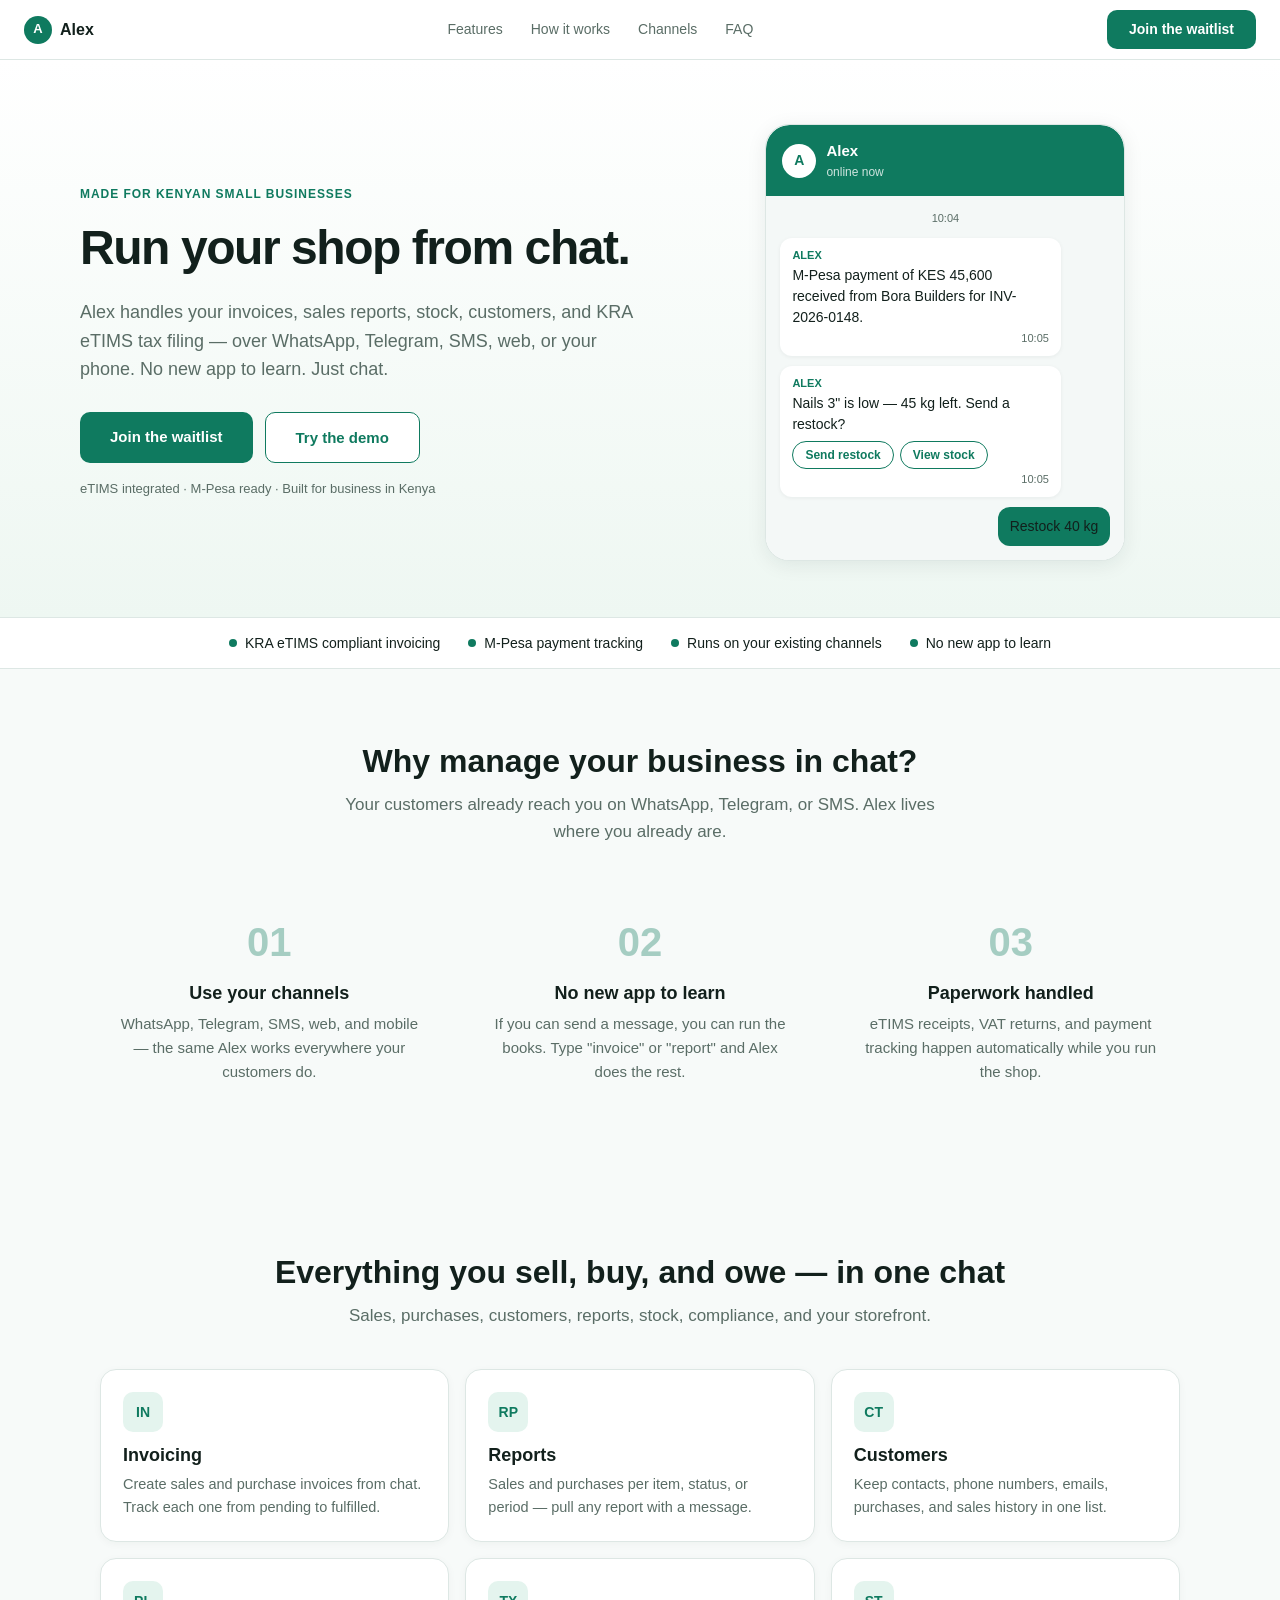
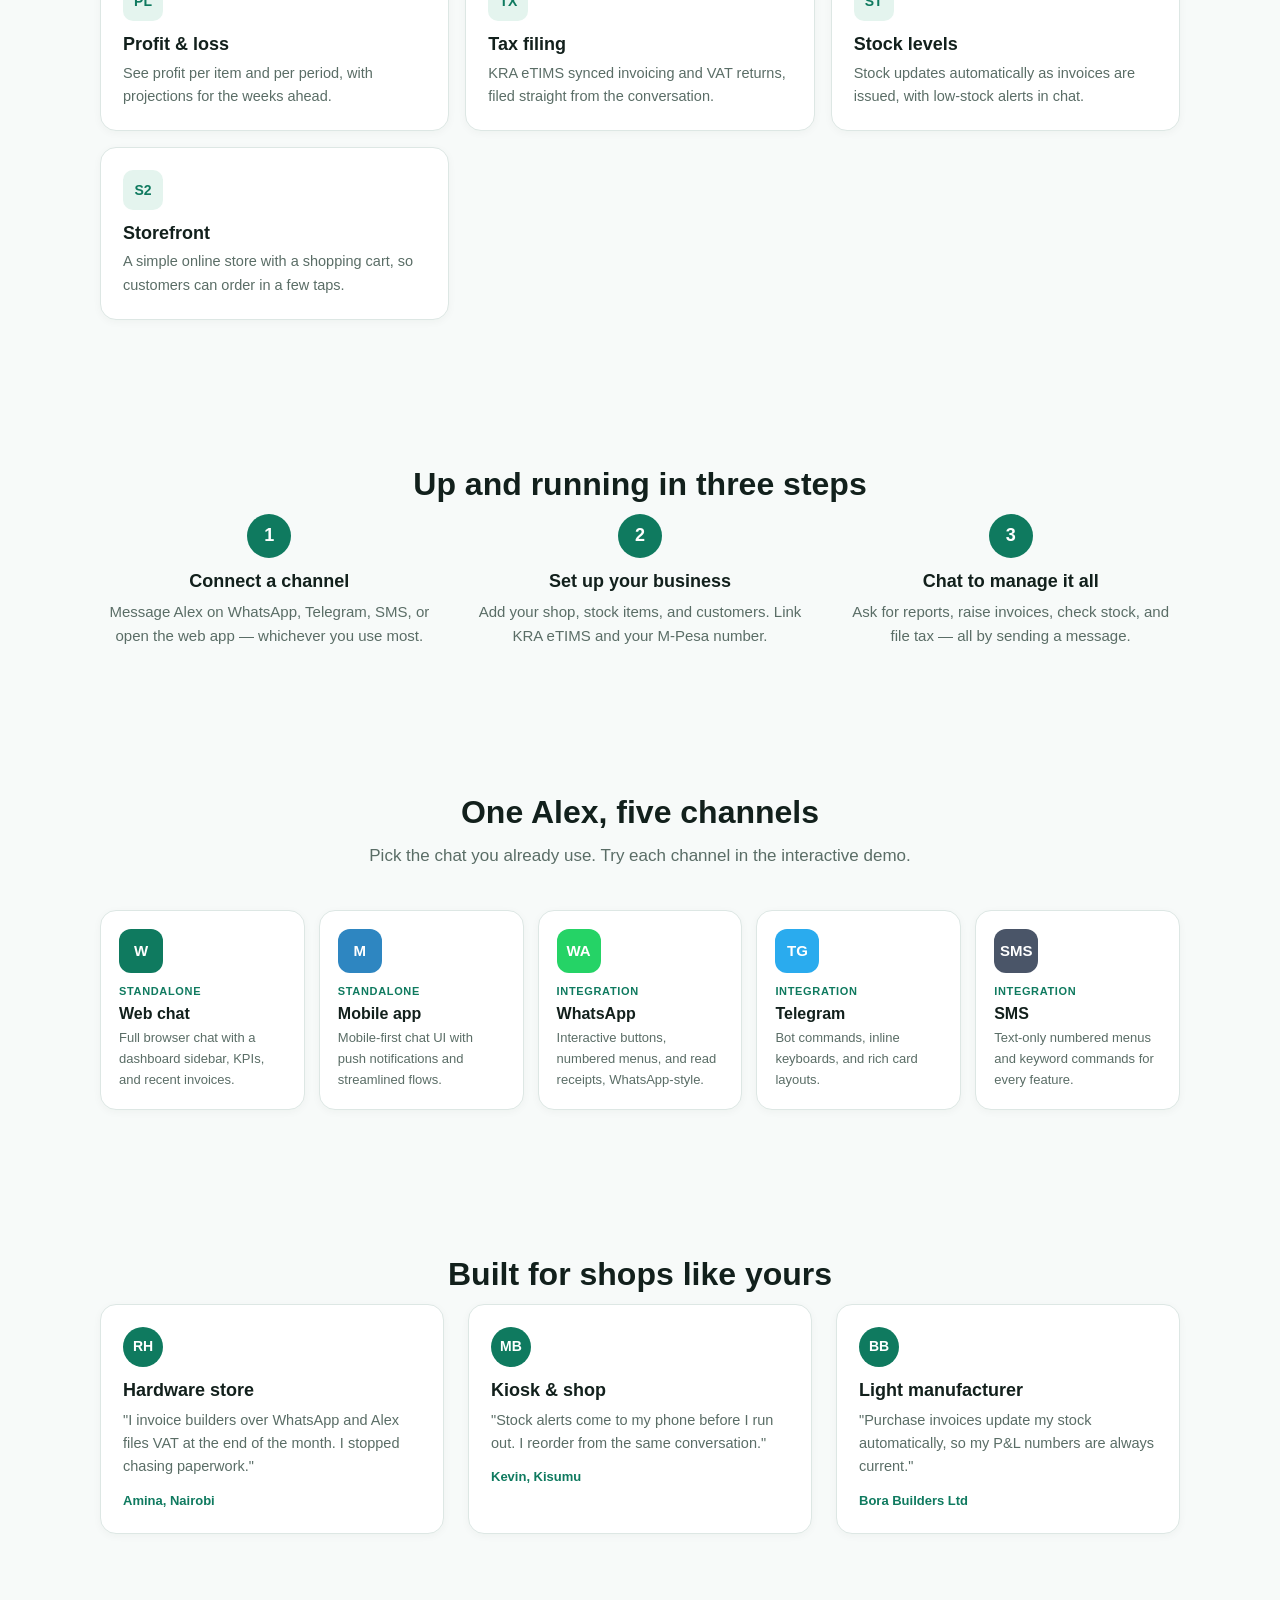
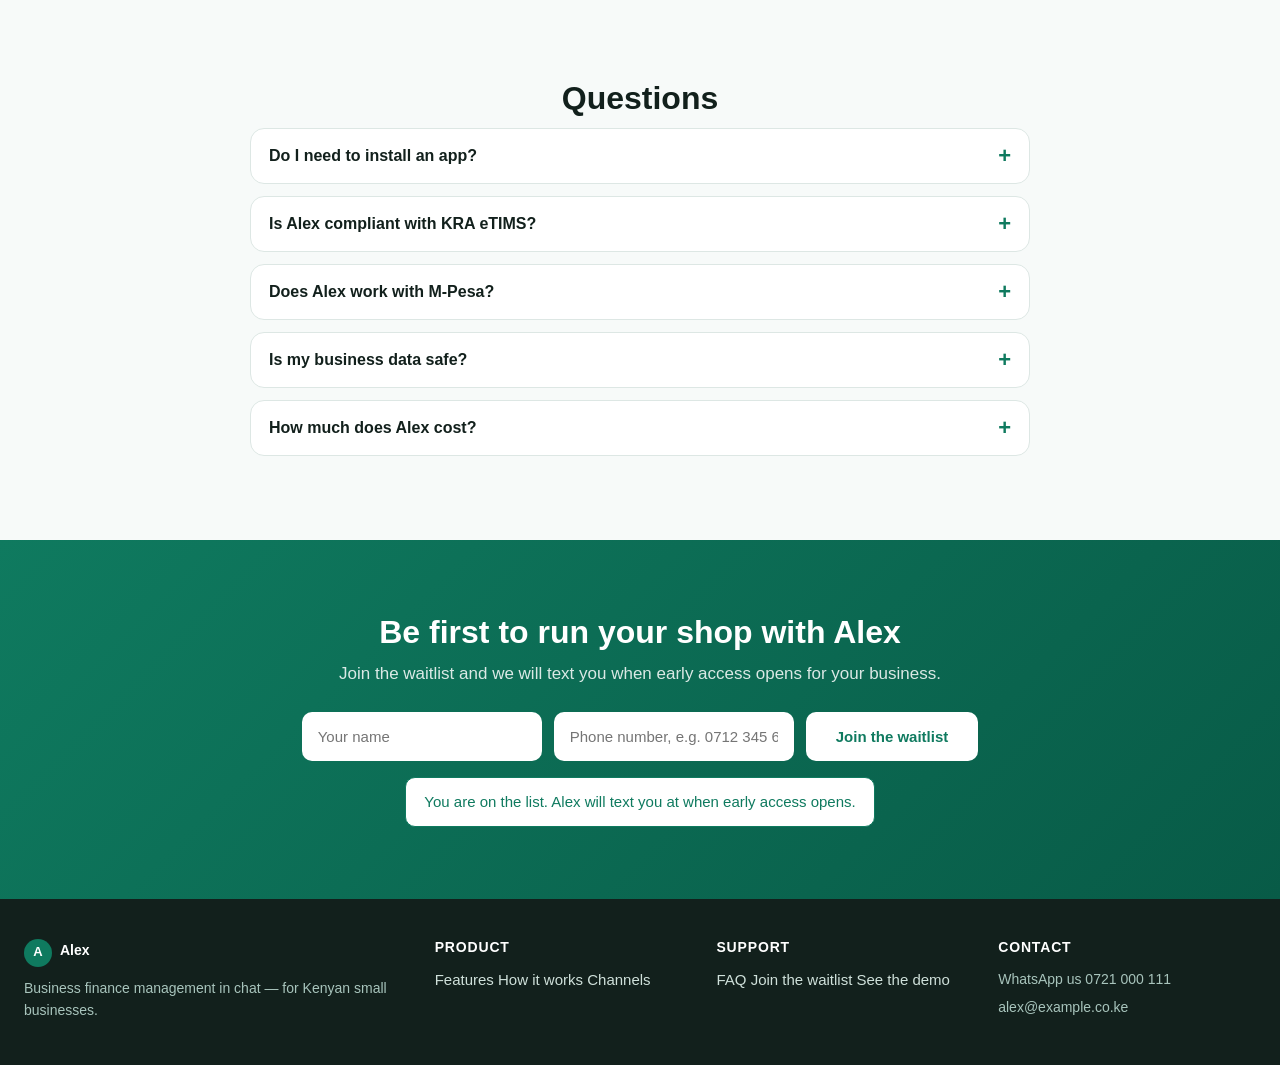
==== index.html @ 171faf22 "Initial site: Alex landing page + interactive mockups" ====
<!DOCTYPE html>
<html lang="en">
<head>
  <meta charset="utf-8" />
  <meta name="viewport" content="width=device-width, initial-scale=1" />
  <title>Alex — Run your shop from chat</title>
  <meta name="description" content="Alex runs your Kenyan small business finances over WhatsApp, Telegram, SMS, web, and mobile. Invoices, reports, stock, customers, and KRA eTIMS tax filing — all in chat." />
  <link rel="stylesheet" href="css/landing.css" />
</head>
<body>

  <!-- NAV -->
  <header class="lp-nav" id="top">
    <a class="brand" href="#top">
      <div class="brand-avatar">A</div>
      <span class="brand-name">Alex</span>
    </a>
    <nav class="nav-links">
      <a href="#features">Features</a>
      <a href="#how">How it works</a>
      <a href="#channels">Channels</a>
      <a href="#faq">FAQ</a>
    </nav>
    <a href="#join" class="btn btn-primary nav-cta js-waitlist">Join the waitlist</a>
  </header>

  <!-- HERO -->
  <section class="hero">
    <div class="hero-inner">
      <div class="hero-copy">
        <div class="hero-kicker">Made for Kenyan small businesses</div>
        <h1>Run your shop from chat.</h1>
        <p class="hero-sub">
          Alex handles your invoices, sales reports, stock, customers, and KRA eTIMS tax filing —
          over WhatsApp, Telegram, SMS, web, or your phone. No new app to learn. Just chat.
        </p>
        <div class="hero-ctas">
          <a href="#join" class="btn btn-primary btn-lg js-waitlist">Join the waitlist</a>
          <a href="mockups/index.html" class="btn btn-ghost btn-lg">Try the demo</a>
        </div>
        <div class="hero-note">eTIMS integrated · M-Pesa ready · Built for business in Kenya</div>
      </div>

      <div class="hero-chat" aria-label="Example conversation with Alex">
        <div class="chat-preview-header">
          <div class="chat-preview-avatar">A</div>
          <div class="chat-preview-meta">
            <div class="chat-preview-name">Alex</div>
            <div class="chat-preview-state">online now</div>
          </div>
        </div>
        <div class="chat-preview-body" id="previewChat">
          <div class="preview-day">10:04</div>
          <div class="preview-msg preview-msg-bot">
            <div class="preview-sender">Alex</div>
            <div class="preview-text">M-Pesa payment of KES 45,600 received from Bora Builders for INV-2026-0148.</div>
            <div class="preview-meta">10:05</div>
          </div>
          <div class="preview-msg preview-msg-bot">
            <div class="preview-sender">Alex</div>
            <div class="preview-text">Nails 3" is low — 45 kg left. Send a restock?</div>
            <div class="preview-quick">
              <button class="preview-chip">Send restock</button>
              <button class="preview-chip">View stock</button>
            </div>
            <div class="preview-meta">10:05</div>
          </div>
        </div>
      </div>
    </div>
  </section>

  <!-- TRUST STRIP -->
  <section class="trust-strip">
    <div class="trust-inner">
      <div class="trust-item"><span class="trust-dot"></span> KRA eTIMS compliant invoicing</div>
      <div class="trust-item"><span class="trust-dot"></span> M-Pesa payment tracking</div>
      <div class="trust-item"><span class="trust-dot"></span> Runs on your existing channels</div>
      <div class="trust-item"><span class="trust-dot"></span> No new app to learn</div>
    </div>
  </section>

  <!-- WHY CHAT -->
  <section class="section" id="why">
    <div class="container">
      <h2 class="section-title">Why manage your business in chat?</h2>
      <p class="section-intro">Your customers already reach you on WhatsApp, Telegram, or SMS. Alex lives where you already are.</p>
      <div class="pillars">
        <div class="pillar">
          <div class="pillar-num">01</div>
          <h3>Use your channels</h3>
          <p>WhatsApp, Telegram, SMS, web, and mobile — the same Alex works everywhere your customers do.</p>
        </div>
        <div class="pillar">
          <div class="pillar-num">02</div>
          <h3>No new app to learn</h3>
          <p>If you can send a message, you can run the books. Type "invoice" or "report" and Alex does the rest.</p>
        </div>
        <div class="pillar">
          <div class="pillar-num">03</div>
          <h3>Paperwork handled</h3>
          <p>eTIMS receipts, VAT returns, and payment tracking happen automatically while you run the shop.</p>
        </div>
      </div>
    </div>
  </section>

  <!-- FEATURES -->
  <section class="section section-alt" id="features">
    <div class="container">
      <h2 class="section-title">Everything you sell, buy, and owe — in one chat</h2>
      <p class="section-intro">Sales, purchases, customers, reports, stock, compliance, and your storefront.</p>
      <div class="features-grid">
        <div class="feature-card">
          <div class="feature-icon">IN</div>
          <h3>Invoicing</h3>
          <p>Create sales and purchase invoices from chat. Track each one from pending to fulfilled.</p>
        </div>
        <div class="feature-card">
          <div class="feature-icon">RP</div>
          <h3>Reports</h3>
          <p>Sales and purchases per item, status, or period — pull any report with a message.</p>
        </div>
        <div class="feature-card">
          <div class="feature-icon">CT</div>
          <h3>Customers</h3>
          <p>Keep contacts, phone numbers, emails, purchases, and sales history in one list.</p>
        </div>
        <div class="feature-card">
          <div class="feature-icon">PL</div>
          <h3>Profit &amp; loss</h3>
          <p>See profit per item and per period, with projections for the weeks ahead.</p>
        </div>
        <div class="feature-card">
          <div class="feature-icon">TX</div>
          <h3>Tax filing</h3>
          <p>KRA eTIMS synced invoicing and VAT returns, filed straight from the conversation.</p>
        </div>
        <div class="feature-card">
          <div class="feature-icon">ST</div>
          <h3>Stock levels</h3>
          <p>Stock updates automatically as invoices are issued, with low-stock alerts in chat.</p>
        </div>
        <div class="feature-card">
          <div class="feature-icon">S2</div>
          <h3>Storefront</h3>
          <p>A simple online store with a shopping cart, so customers can order in a few taps.</p>
        </div>
      </div>
    </div>
  </section>

  <!-- HOW IT WORKS -->
  <section class="section" id="how">
    <div class="container">
      <h2 class="section-title">Up and running in three steps</h2>
      <div class="steps-3">
        <div class="how-step">
          <div class="step-num">1</div>
          <h3>Connect a channel</h3>
          <p>Message Alex on WhatsApp, Telegram, SMS, or open the web app — whichever you use most.</p>
        </div>
        <div class="how-step">
          <div class="step-num">2</div>
          <h3>Set up your business</h3>
          <p>Add your shop, stock items, and customers. Link KRA eTIMS and your M-Pesa number.</p>
        </div>
        <div class="how-step">
          <div class="step-num">3</div>
          <h3>Chat to manage it all</h3>
          <p>Ask for reports, raise invoices, check stock, and file tax — all by sending a message.</p>
        </div>
      </div>
    </div>
  </section>

  <!-- CHANNELS -->
  <section class="section section-alt" id="channels">
    <div class="container">
      <h2 class="section-title">One Alex, five channels</h2>
      <p class="section-intro">Pick the chat you already use. Try each channel in the interactive demo.</p>
      <div class="channel-grid">
        <a class="channel-card" href="mockups/channels/web.html">
          <div class="hc-icon web">W</div>
          <span class="hc-tag">Standalone</span>
          <h3>Web chat</h3>
          <p>Full browser chat with a dashboard sidebar, KPIs, and recent invoices.</p>
        </a>
        <a class="channel-card" href="mockups/channels/mobile.html">
          <div class="hc-icon mob">M</div>
          <span class="hc-tag">Standalone</span>
          <h3>Mobile app</h3>
          <p>Mobile-first chat UI with push notifications and streamlined flows.</p>
        </a>
        <a class="channel-card" href="mockups/channels/whatsapp.html">
          <div class="hc-icon wa">WA</div>
          <span class="hc-tag">Integration</span>
          <h3>WhatsApp</h3>
          <p>Interactive buttons, numbered menus, and read receipts, WhatsApp-style.</p>
        </a>
        <a class="channel-card" href="mockups/channels/telegram.html">
          <div class="hc-icon tg">TG</div>
          <span class="hc-tag">Integration</span>
          <h3>Telegram</h3>
          <p>Bot commands, inline keyboards, and rich card layouts.</p>
        </a>
        <a class="channel-card" href="mockups/channels/sms.html">
          <div class="hc-icon sms">SMS</div>
          <span class="hc-tag">Integration</span>
          <h3>SMS</h3>
          <p>Text-only numbered menus and keyword commands for every feature.</p>
        </a>
      </div>
    </div>
  </section>

  <!-- WHO IT'S FOR -->
  <section class="section" id="personas">
    <div class="container">
      <h2 class="section-title">Built for shops like yours</h2>
      <div class="persona-grid">
        <div class="persona-card">
          <div class="persona-avatar">RH</div>
          <h3>Hardware store</h3>
          <p>"I invoice builders over WhatsApp and Alex files VAT at the end of the month. I stopped chasing paperwork."</p>
          <div class="persona-name">Amina, Nairobi</div>
        </div>
        <div class="persona-card">
          <div class="persona-avatar">MB</div>
          <h3>Kiosk &amp; shop</h3>
          <p>"Stock alerts come to my phone before I run out. I reorder from the same conversation."</p>
          <div class="persona-name">Kevin, Kisumu</div>
        </div>
        <div class="persona-card">
          <div class="persona-avatar">BB</div>
          <h3>Light manufacturer</h3>
          <p>"Purchase invoices update my stock automatically, so my P&L numbers are always current."</p>
          <div class="persona-name">Bora Builders Ltd</div>
        </div>
      </div>
    </div>
  </section>

  <!-- FAQ -->
  <section class="section section-alt" id="faq">
    <div class="container container-narrow">
      <h2 class="section-title">Questions</h2>
      <div class="faq-list">
        <div class="faq-item">
          <button class="faq-q">Do I need to install an app?</button>
          <div class="faq-a">No. Alex works in chats you already use — WhatsApp, Telegram, SMS, or your browser. There is also a mobile app for quick access on the go.</div>
        </div>
        <div class="faq-item">
          <button class="faq-q">Is Alex compliant with KRA eTIMS?</button>
          <div class="faq-a">Yes. Alex integrates with the KRA eTIMS system. Invoices are sent for validation automatically and VAT returns are filed from your synced data.</div>
        </div>
        <div class="faq-item">
          <button class="faq-q">Does Alex work with M-Pesa?</button>
          <div class="faq-a">Yes. Link your M-Pesa business number and Alex matches payments to invoices, so P&L numbers stay accurate without manual data entry.</div>
        </div>
        <div class="faq-item">
          <button class="faq-q">Is my business data safe?</button>
          <div class="faq-a">Your books are private to you. Alex only shares what you send to channels and what KRA requires for eTIMS validation.</div>
        </div>
        <div class="faq-item">
          <button class="faq-q">How much does Alex cost?</button>
          <div class="faq-a">Pricing is not finalised yet. Join the waitlist and we will let you know first when early access opens.</div>
        </div>
      </div>
    </div>
  </section>

  <!-- JOIN / CTA -->
  <section class="cta-band" id="join">
    <div class="container container-narrow">
      <h2>Be first to run your shop with Alex</h2>
      <p>Join the waitlist and we will text you when early access opens for your business.</p>
      <form class="waitlist-form" id="waitlistForm" novalidate>
        <input type="text" id="wlName" name="name" placeholder="Your name" autocomplete="name" required />
        <input type="tel" id="wlPhone" name="phone" placeholder="Phone number, e.g. 0712 345 678" autocomplete="tel" required />
        <button type="submit" class="btn btn-primary btn-lg">Join the waitlist</button>
      </form>
      <div class="waitlist-success" id="successBox" hidden>
        You are on the list. Alex will text you at <span id="successPhone"></span> when early access opens.
      </div>
    </div>
  </section>

  <!-- FOOTER -->
  <footer class="lp-footer">
    <div class="lp-footer-col">
      <a class="brand" href="#top">
        <div class="brand-avatar">A</div>
        <span class="brand-name">Alex</span>
      </a>
      <p>Business finance management in chat — for Kenyan small businesses.</p>
    </div>
    <div class="lp-footer-col">
      <h4>Product</h4>
      <a href="#features">Features</a>
      <a href="#how">How it works</a>
      <a href="#channels">Channels</a>
    </div>
    <div class="lp-footer-col">
      <h4>Support</h4>
      <a href="#faq">FAQ</a>
      <a href="#join" class="js-waitlist">Join the waitlist</a>
      <a href="mockups/index.html">See the demo</a>
    </div>
    <div class="lp-footer-col">
      <h4>Contact</h4>
      <span>WhatsApp us 0721 000 111</span>
      <span>alex@example.co.ke</span>
    </div>
  </footer>

  <button class="back-top" id="backTop" aria-label="Back to top">Back to top</button>

  <script src="js/landing.js"></script>
</body>
</html>
---- css/landing.css ----
/* ============================================================
   Alex Landing Page — landing.css
   ============================================================ */

/* ---------- theme tokens ---------- */
:root {
  --primary: #0f7a5f;
  --primary-strong: #085b47;
  --primary-soft: #e4f4ee;
  --bg: #f7faf9;
  --surface: #ffffff;
  --text: #12201c;
  --muted: #5a6d66;
  --border: #dde7e4;
  --font-stack: -apple-system, "Segoe UI", Roboto, Arial, sans-serif;
}

/* ---------- 1. reset + base ---------- */
*,
*::before,
*::after {
  margin: 0;
  padding: 0;
  box-sizing: border-box;
}

html {
  scroll-behavior: smooth;
  -webkit-text-size-adjust: 100%;
}

body {
  font-family: var(--font-stack);
  font-size: 15px;
  line-height: 1.6;
  color: var(--text);
  background: var(--bg);
  -webkit-font-smoothing: antialiased;
  -moz-osx-font-smoothing: grayscale;
}

::selection {
  background: var(--primary);
  color: #fff;
}

img,
svg {
  display: block;
  max-width: 100%;
}

a {
  color: inherit;
  text-decoration: none;
}

button {
  font-family: inherit;
}

h1, h2, h3, h4, h5, h6 {
  line-height: 1.25;
}

/* ---------- scroll offset for sticky nav ---------- */
section[id] {
  scroll-margin-top: 90px;
}

/* ---------- 2. nav ---------- */
.lp-nav {
  position: sticky;
  top: 0;
  z-index: 100;
  display: flex;
  align-items: center;
  justify-content: space-between;
  gap: 16px;
  background: var(--surface);
  border-bottom: 1px solid var(--border);
  padding: 0 24px;
  height: 60px;
}

.nav-links {
  display: flex;
  align-items: center;
  gap: 28px;
}

.nav-links a {
  font-size: 14px;
  font-weight: 500;
  color: var(--muted);
  transition: color .2s;
}

.nav-links a:hover {
  color: var(--primary);
}

/* ---------- 3. brand ---------- */
.brand {
  display: flex;
  align-items: center;
  gap: 8px;
  text-decoration: none;
  flex-shrink: 0;
}

.brand-avatar {
  width: 28px;
  height: 28px;
  border-radius: 50%;
  background: var(--primary);
  color: #fff;
  font-size: 13px;
  font-weight: 700;
  display: flex;
  align-items: center;
  justify-content: center;
}

.brand-name {
  font-weight: 700;
  font-size: 16px;
  color: var(--text);
}

/* ---------- 4. buttons ---------- */
.btn {
  display: inline-block;
  padding: 10px 22px;
  border-radius: 10px;
  font-weight: 600;
  font-size: 14px;
  border: none;
  cursor: pointer;
  text-align: center;
  text-decoration: none;
  line-height: 1.4;
  transition: background .2s, color .2s, box-shadow .2s, border-color .2s;
}

.btn-primary {
  background: var(--primary);
  color: #fff;
}

.btn-primary:hover {
  background: var(--primary-strong);
}

.btn-ghost {
  background: var(--surface);
  color: var(--primary);
  border: 1px solid var(--primary);
}

.btn-ghost:hover {
  background: var(--primary-soft);
}

.btn-lg {
  padding: 14px 30px;
  font-size: 15px;
}

/* ---------- 5. hero ---------- */
.hero {
  background: linear-gradient(180deg, #ffffff 0%, #eef7f2 100%);
  padding: 64px 24px 56px;
}

.hero-inner {
  max-width: 1120px;
  margin: 0 auto;
  display: grid;
  grid-template-columns: 1.05fr 0.95fr;
  align-items: center;
  gap: 48px;
}

.hero-kicker {
  font-size: 12px;
  font-weight: 700;
  text-transform: uppercase;
  letter-spacing: 0.08em;
  color: var(--primary);
  margin-bottom: 14px;
}

.hero h1 {
  font-size: 48px;
  font-weight: 800;
  letter-spacing: -0.03em;
  color: var(--text);
  margin-bottom: 20px;
}

.hero-sub {
  font-size: 18px;
  color: var(--muted);
  max-width: 560px;
  margin-bottom: 28px;
}

.hero-ctas {
  display: flex;
  flex-wrap: wrap;
  gap: 12px;
  margin-bottom: 16px;
}

.hero-note {
  font-size: 13px;
  color: var(--muted);
}

/* ---------- 6. hero chat preview ---------- */
.hero-chat {
  max-width: 360px;
  width: 100%;
  margin: 0 auto;
  background: var(--surface);
  border-radius: 24px;
  border: 1px solid var(--border);
  box-shadow: 0 4px 20px rgba(18, 42, 34, 0.08);
  overflow: hidden;
}

.chat-preview-header {
  background: var(--primary);
  display: flex;
  align-items: center;
  gap: 10px;
  padding: 14px 16px;
  border-radius: 24px 24px 0 0;
}

.chat-preview-avatar {
  width: 34px;
  height: 34px;
  border-radius: 50%;
  background: #fff;
  color: var(--primary);
  font-size: 14px;
  font-weight: 700;
  display: flex;
  align-items: center;
  justify-content: center;
  flex-shrink: 0;
}

.chat-preview-meta {
  min-width: 0;
}

.chat-preview-name {
  color: #fff;
  font-weight: 600;
  font-size: 15px;
}

.chat-preview-state {
  font-size: 12px;
  color: rgba(255, 255, 255, 0.8);
}

.chat-preview-body {
  padding: 14px;
  background: #f4f8f7;
  min-height: 220px;
  display: flex;
  flex-direction: column;
  gap: 10px;
  overflow: hidden;
}

.preview-day {
  text-align: center;
  font-size: 11px;
  color: var(--muted);
}

.preview-msg {
  max-width: 85%;
  padding: 9px 12px;
  border-radius: 12px;
  font-size: 14px;
  line-height: 1.5;
}

.preview-msg-bot {
  background: var(--surface);
  align-self: flex-start;
  box-shadow: 0 1px 4px rgba(18, 42, 34, 0.06);
}

.preview-sender {
  font-size: 11px;
  font-weight: 700;
  text-transform: uppercase;
  color: var(--primary);
  margin-bottom: 2px;
}

.preview-text {
  color: var(--text);
}

.preview-meta {
  font-size: 11px;
  color: var(--muted);
  text-align: right;
  margin-top: 2px;
}

.preview-quick {
  display: flex;
  flex-wrap: wrap;
  gap: 6px;
  margin-top: 6px;
}

.preview-chip {
  background: var(--surface);
  border: 1px solid var(--primary);
  color: var(--primary);
  font-size: 12px;
  font-weight: 700;
  border-radius: 999px;
  padding: 6px 12px;
  cursor: pointer;
  transition: background .2s;
}

.preview-chip:hover {
  background: var(--primary-soft);
}

/* ---------- 7. trust strip ---------- */
.trust-strip {
  width: 100%;
  background: var(--surface);
  border-top: 1px solid var(--border);
  border-bottom: 1px solid var(--border);
}

.trust-inner {
  max-width: 1120px;
  margin: 0 auto;
  display: flex;
  flex-wrap: wrap;
  justify-content: center;
  gap: 28px;
  padding: 14px 24px;
}

.trust-item {
  font-size: 14px;
  font-weight: 500;
  display: flex;
  align-items: center;
}

.trust-dot {
  width: 8px;
  height: 8px;
  border-radius: 50%;
  background: var(--primary);
  display: inline-block;
  margin-right: 8px;
  flex-shrink: 0;
}

/* ---------- 8. sections ---------- */
.section {
  padding: 72px 24px;
}

.section-alt {
  background: var(--bg);
}

.container {
  max-width: 1080px;
  margin: 0 auto;
}

.container-narrow {
  max-width: 820px;
  margin: 0 auto;
}

.section-title {
  font-size: 32px;
  font-weight: 800;
  color: var(--text);
  text-align: center;
  margin-bottom: 10px;
}

.section-intro {
  font-size: 17px;
  color: var(--muted);
  text-align: center;
  max-width: 640px;
  margin: 0 auto 40px;
}

/* ---------- 9. pillars ---------- */
.pillars {
  display: grid;
  grid-template-columns: repeat(3, 1fr);
  gap: 32px;
}

.pillar {
  text-align: center;
  padding: 24px 16px;
}

.pillar-num {
  font-size: 40px;
  font-weight: 800;
  color: var(--primary);
  opacity: 0.35;
  margin-bottom: 8px;
}

.pillar h3 {
  font-size: 18px;
  font-weight: 700;
  margin-bottom: 8px;
  color: var(--text);
}

.pillar p {
  font-size: 15px;
  color: var(--muted);
}

/* ---------- 10. features grid ---------- */
.features-grid {
  display: grid;
  grid-template-columns: repeat(auto-fit, minmax(260px, 1fr));
  gap: 16px;
}

.feature-card {
  background: var(--surface);
  border: 1px solid var(--border);
  border-radius: 16px;
  padding: 22px;
  box-shadow: 0 2px 8px rgba(18, 42, 34, 0.04);
  transition: transform .2s, box-shadow .2s;
}

.feature-card:hover {
  transform: translateY(-3px);
  box-shadow: 0 6px 24px rgba(18, 42, 34, 0.1);
}

.feature-icon {
  width: 40px;
  height: 40px;
  border-radius: 10px;
  background: var(--primary-soft);
  color: var(--primary);
  font-size: 14px;
  font-weight: 800;
  display: flex;
  align-items: center;
  justify-content: center;
  margin-bottom: 12px;
}

.feature-card h3 {
  font-size: 18px;
  font-weight: 700;
  margin-bottom: 6px;
  color: var(--text);
}

.feature-card p {
  font-size: 14.5px;
  color: var(--muted);
}

/* ---------- 11. steps-3 ---------- */
.steps-3 {
  display: grid;
  grid-template-columns: repeat(3, 1fr);
  gap: 32px;
}

.how-step {
  position: relative;
  padding-top: 56px;
  text-align: center;
}

.step-num {
  position: absolute;
  top: 0;
  left: 50%;
  transform: translateX(-50%);
  width: 44px;
  height: 44px;
  border-radius: 50%;
  background: var(--primary);
  color: #fff;
  font-size: 18px;
  font-weight: 700;
  display: flex;
  align-items: center;
  justify-content: center;
}

.how-step h3 {
  font-size: 18px;
  font-weight: 700;
  margin-bottom: 8px;
  color: var(--text);
}

.how-step p {
  font-size: 15px;
  color: var(--muted);
}

/* ---------- 12. channel grid ---------- */
.channel-grid {
  display: grid;
  grid-template-columns: repeat(auto-fit, minmax(180px, 1fr));
  gap: 14px;
}

.channel-card {
  background: var(--surface);
  border: 1px solid var(--border);
  border-radius: 16px;
  padding: 18px;
  text-decoration: none;
  color: inherit;
  box-shadow: 0 2px 8px rgba(18, 42, 34, 0.04);
  transition: transform .2s, box-shadow .2s;
}

.channel-card:hover {
  transform: translateY(-3px);
  box-shadow: 0 6px 24px rgba(18, 42, 34, 0.1);
}

.hc-icon {
  width: 44px;
  height: 44px;
  border-radius: 12px;
  color: #fff;
  font-size: 15px;
  font-weight: 700;
  display: flex;
  align-items: center;
  justify-content: center;
  margin-bottom: 10px;
}

.hc-icon.web { background: var(--primary); }
.hc-icon.mob { background: #2e86c1; }
.hc-icon.wa  { background: #25d366; }
.hc-icon.tg  { background: #2aabee; }
.hc-icon.sms { background: #4a5568; }

.hc-tag {
  display: block;
  font-size: 11px;
  text-transform: uppercase;
  letter-spacing: 0.06em;
  font-weight: 700;
  color: var(--primary);
  margin-bottom: 4px;
}

.channel-card h3 {
  font-size: 16px;
  font-weight: 700;
  margin-bottom: 4px;
  color: var(--text);
}

.channel-card p {
  font-size: 13px;
  color: var(--muted);
}

/* ---------- 13. persona grid ---------- */
.persona-grid {
  display: grid;
  grid-template-columns: repeat(3, 1fr);
  gap: 24px;
}

.persona-card {
  background: var(--surface);
  border: 1px solid var(--border);
  border-radius: 16px;
  padding: 22px;
  box-shadow: 0 2px 8px rgba(18, 42, 34, 0.04);
}

.persona-avatar {
  width: 40px;
  height: 40px;
  border-radius: 50%;
  background: var(--primary);
  color: #fff;
  font-size: 14px;
  font-weight: 700;
  display: flex;
  align-items: center;
  justify-content: center;
  margin-bottom: 12px;
}

.persona-card h3 {
  font-size: 18px;
  font-weight: 700;
  margin-bottom: 8px;
  color: var(--text);
}

.persona-card p {
  font-size: 14.5px;
  color: var(--muted);
}

.persona-name {
  font-size: 13px;
  font-weight: 700;
  color: var(--primary);
  margin-top: 12px;
}

/* ---------- 14. FAQ ---------- */
.faq-list {
  max-width: 780px;
  margin: 0 auto;
}

.faq-item {
  background: var(--surface);
  border: 1px solid var(--border);
  border-radius: 14px;
  margin-bottom: 12px;
  overflow: hidden;
}

.faq-q {
  width: 100%;
  background: transparent;
  border: none;
  padding: 16px 18px;
  font-size: 16px;
  font-weight: 700;
  color: var(--text);
  text-align: left;
  cursor: pointer;
  display: flex;
  justify-content: space-between;
  align-items: center;
  gap: 12px;
}

.faq-q::after {
  content: "+";
  font-size: 22px;
  font-weight: 700;
  color: var(--primary);
  transition: transform .3s ease;
  flex-shrink: 0;
  line-height: 1;
}

.faq-item.open .faq-q::after {
  transform: rotate(45deg);
}

.faq-a {
  max-height: 0;
  overflow: hidden;
  transition: max-height .3s ease, padding .3s ease;
  padding: 0 18px;
  color: var(--muted);
  background: #fbfdfc;
  font-size: 15px;
  line-height: 1.6;
}

.faq-item.open .faq-a {
  max-height: 300px;
  padding: 0 18px 16px;
}

/* ---------- 15. CTA band ---------- */
.cta-band {
  background: linear-gradient(135deg, #0f7a5f, #085b47);
  color: #fff;
  text-align: center;
  padding: 72px 24px;
}

.cta-band h2 {
  font-size: 32px;
  font-weight: 700;
}

.cta-band > .container-narrow > p {
  font-size: 17px;
  opacity: 0.85;
  margin-top: 8px;
}

.waitlist-form {
  display: flex;
  justify-content: center;
  flex-wrap: wrap;
  gap: 12px;
  margin-top: 24px;
}

.waitlist-form input {
  padding: 13px 16px;
  border-radius: 10px;
  border: none;
  font-size: 15px;
  font-family: var(--font-stack);
  width: 240px;
  outline: none;
}

.waitlist-form input:focus {
  box-shadow: 0 0 0 2px rgba(255, 255, 255, 0.6);
}

.cta-band .btn {
  background: var(--surface);
  color: var(--primary);
}

.cta-band .btn:hover {
  background: #e4f4ee;
}

.waitlist-success {
  margin-top: 16px;
  background: var(--surface);
  border: 1px solid var(--primary);
  color: var(--primary);
  padding: 12px 18px;
  border-radius: 10px;
  font-size: 15px;
  display: inline-block;
}

/* ---------- 16. footer ---------- */
.lp-footer {
  background: #12201c;
  color: #cfe0da;
  padding: 40px 24px;
  display: grid;
  grid-template-columns: 1.5fr 1fr 1fr 1fr;
  gap: 24px;
}

.lp-footer a {
  color: #cfe0da;
  text-decoration: none;
  transition: color .2s;
}

.lp-footer a:hover {
  color: #fff;
}

.lp-footer h4 {
  color: #fff;
  font-size: 14px;
  font-weight: 700;
  text-transform: uppercase;
  letter-spacing: 0.06em;
  margin-bottom: 12px;
}

.lp-footer span {
  display: block;
  color: #a8c4bc;
  font-size: 14px;
  margin-bottom: 6px;
}

.lp-footer p {
  font-size: 14px;
  color: #a8c4bc;
  margin-top: 10px;
}

.lp-footer .brand-avatar {
  background: var(--primary);
}

.lp-footer .brand-name {
  color: #fff;
}

.lp-footer .brand {
  display: inline-flex;
}

/* ---------- 17. back to top ---------- */
.back-top {
  position: fixed;
  bottom: 22px;
  right: 22px;
  display: none;
  background: var(--surface);
  color: var(--primary);
  border: 1px solid var(--primary);
  border-radius: 999px;
  padding: 10px 16px;
  font-size: 13px;
  font-weight: 700;
  cursor: pointer;
  box-shadow: 0 4px 16px rgba(18, 42, 34, 0.1);
  z-index: 90;
  transition: background .2s;
}

.back-top:hover {
  background: var(--primary-soft);
}

.back-top.show {
  display: block;
}

/* ---------- 20. accessibility focus-visible ---------- */
.btn-primary:focus-visible,
.preview-chip:focus-visible,
.faq-q:focus-visible,
.channel-card:focus-visible,
.back-top:focus-visible {
  outline: 2px solid var(--primary-strong);
  outline-offset: 2px;
}

/* ---------- 19. responsive ---------- */
@media (max-width: 900px) {
  /* nav */
  .nav-links {
    display: none;
  }

  /* hero */
  .hero-inner {
    grid-template-columns: 1fr;
    text-align: center;
    gap: 36px;
  }

  .hero-sub {
    margin-left: auto;
    margin-right: auto;
  }

  .hero-ctas {
    justify-content: center;
  }

  .hero-note {
    text-align: center;
  }

  .hero-chat {
    max-width: 320px;
  }

  /* pillars */
  .pillars {
    grid-template-columns: 1fr;
    gap: 24px;
  }

  /* steps */
  .steps-3 {
    grid-template-columns: 1fr;
    gap: 36px;
  }

  /* persona */
  .persona-grid {
    grid-template-columns: 1fr;
  }

  /* channel */
  .channel-grid {
    grid-template-columns: repeat(auto-fit, minmax(160px, 1fr));
  }

  /* footer */
  .lp-footer {
    grid-template-columns: 1fr 1fr;
  }
}

@media (max-width: 600px) {
  .hero h1 {
    font-size: 36px;
  }

  .hero {
    padding: 48px 20px 40px;
  }

  .section {
    padding: 52px 20px;
  }

  .cta-band {
    padding: 52px 20px;
  }

  .lp-footer {
    grid-template-columns: 1fr;
  }

  .waitlist-form input {
    width: 100%;
  }

  .channel-grid {
    grid-template-columns: 1fr;
  }
}

/* wide desktop: 5-col channel grid */
@media (min-width: 1100px) {
  .channel-grid {
    grid-template-columns: repeat(5, 1fr);
  }
}
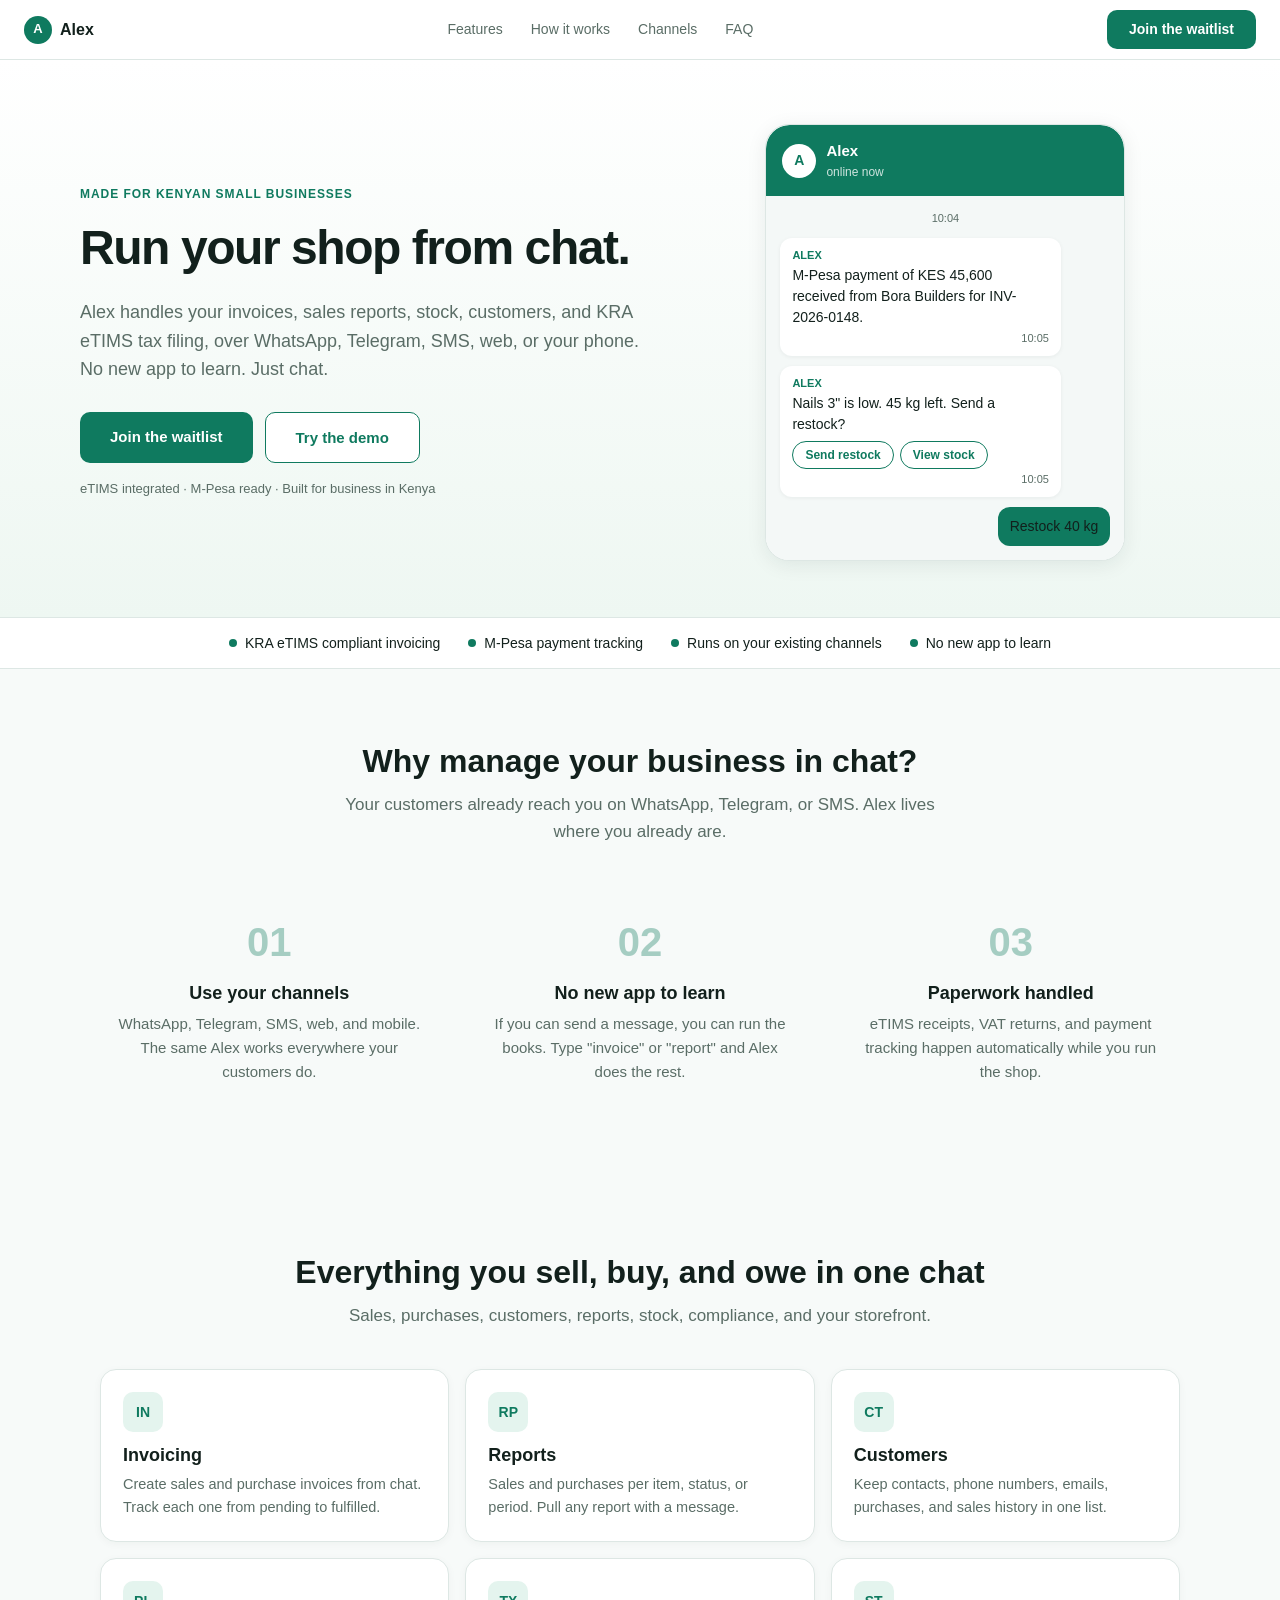
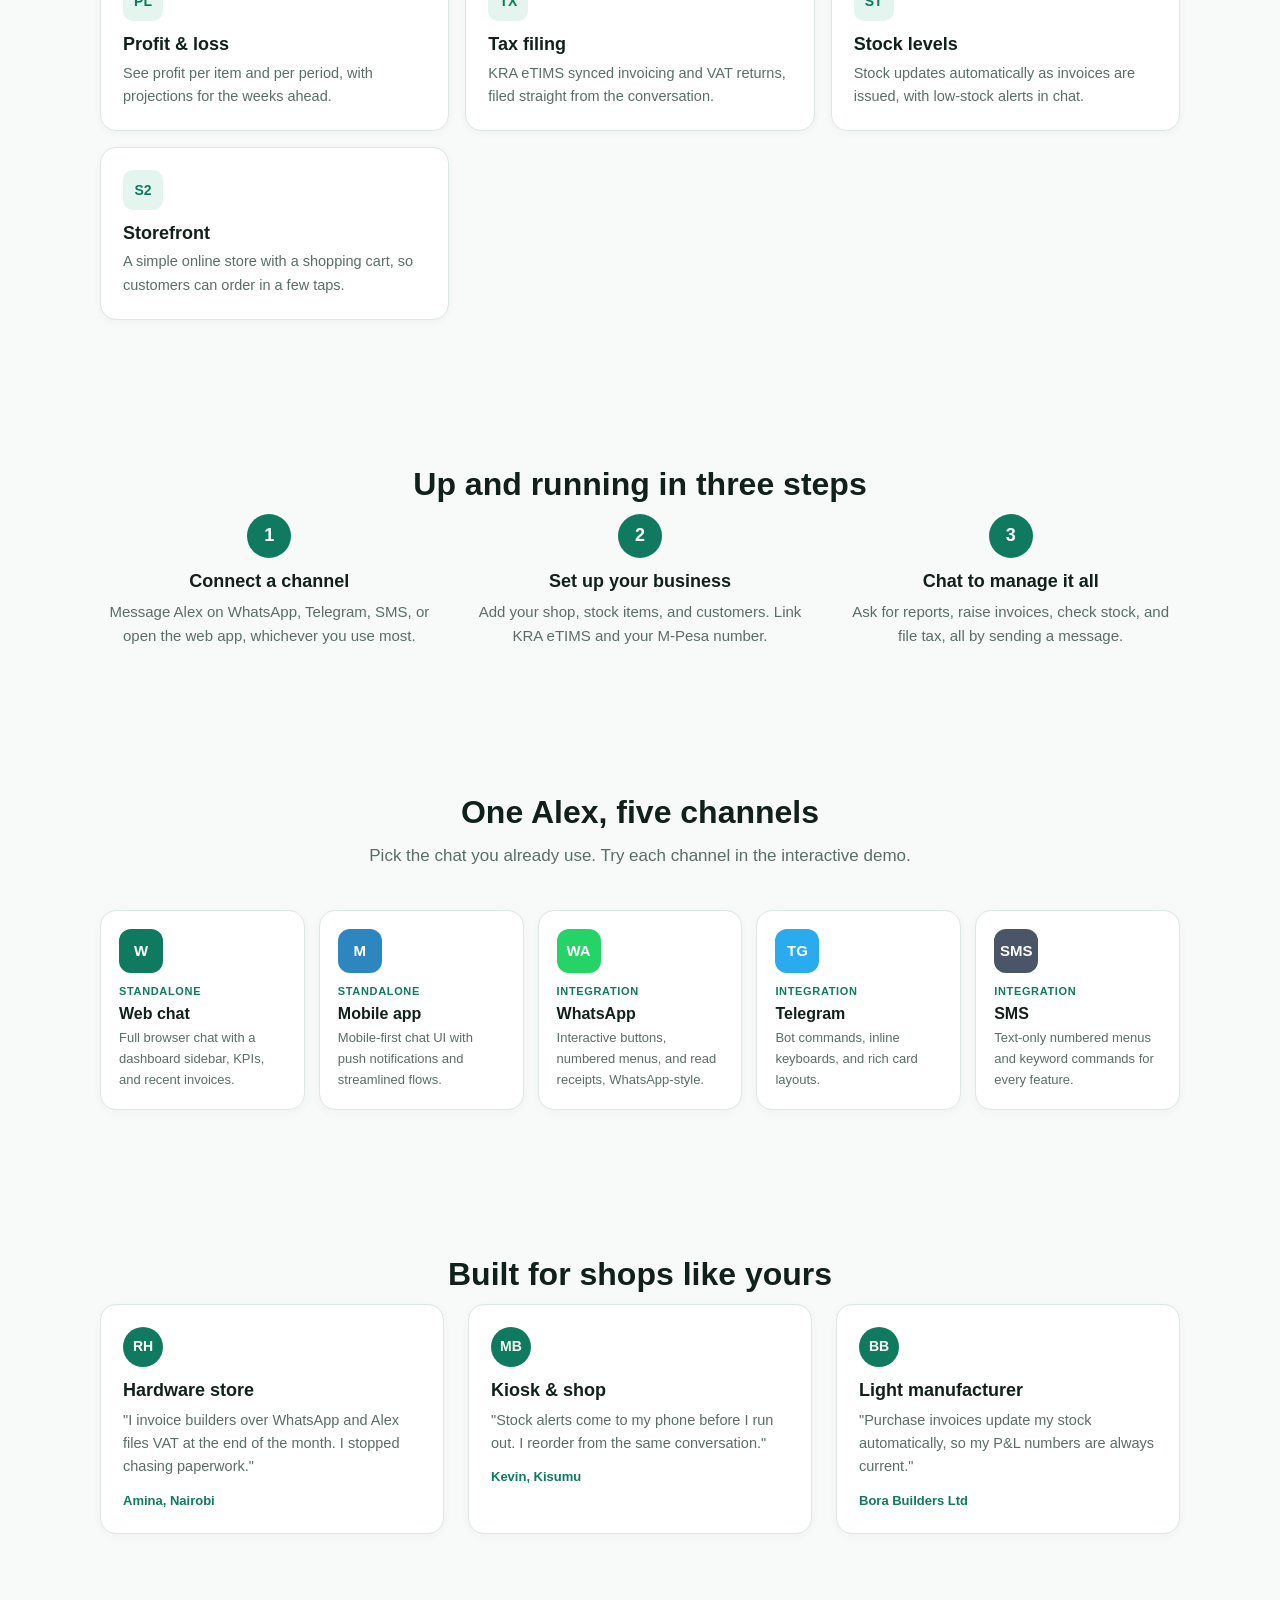
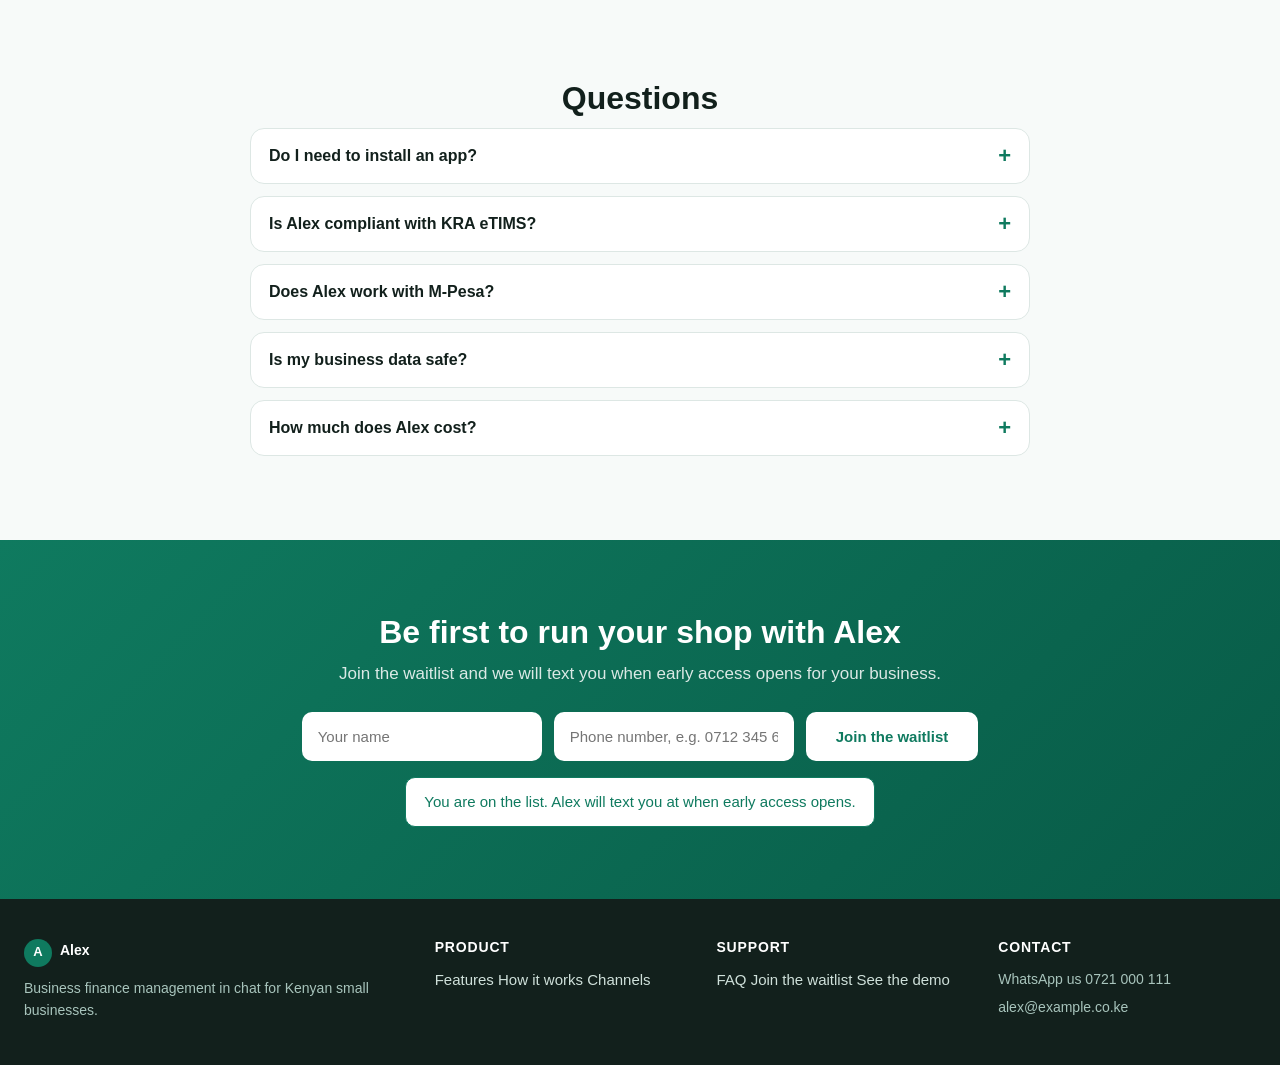
==== commit 71378bd8: "Remove em dashes from landing and demo copy" ====
--- a/index.html
+++ b/index.html
@@ -3,8 +3,8 @@
 <head>
   <meta charset="utf-8" />
   <meta name="viewport" content="width=device-width, initial-scale=1" />
-  <title>Alex — Run your shop from chat</title>
-  <meta name="description" content="Alex runs your Kenyan small business finances over WhatsApp, Telegram, SMS, web, and mobile. Invoices, reports, stock, customers, and KRA eTIMS tax filing — all in chat." />
+  <title>Alex | Run your shop from chat</title>
+  <meta name="description" content="Alex runs your Kenyan small business finances over WhatsApp, Telegram, SMS, web, and mobile. Invoices, reports, stock, customers, and KRA eTIMS tax filing, all in chat." />
   <link rel="stylesheet" href="css/landing.css" />
 </head>
 <body>
@@ -31,7 +31,7 @@
         <div class="hero-kicker">Made for Kenyan small businesses</div>
         <h1>Run your shop from chat.</h1>
         <p class="hero-sub">
-          Alex handles your invoices, sales reports, stock, customers, and KRA eTIMS tax filing —
+          Alex handles your invoices, sales reports, stock, customers, and KRA eTIMS tax filing,
           over WhatsApp, Telegram, SMS, web, or your phone. No new app to learn. Just chat.
         </p>
         <div class="hero-ctas">
@@ -58,7 +58,7 @@
           </div>
           <div class="preview-msg preview-msg-bot">
             <div class="preview-sender">Alex</div>
-            <div class="preview-text">Nails 3" is low — 45 kg left. Send a restock?</div>
+            <div class="preview-text">Nails 3" is low. 45 kg left. Send a restock?</div>
             <div class="preview-quick">
               <button class="preview-chip">Send restock</button>
               <button class="preview-chip">View stock</button>
@@ -89,7 +89,7 @@
         <div class="pillar">
           <div class="pillar-num">01</div>
           <h3>Use your channels</h3>
-          <p>WhatsApp, Telegram, SMS, web, and mobile — the same Alex works everywhere your customers do.</p>
+          <p>WhatsApp, Telegram, SMS, web, and mobile. The same Alex works everywhere your customers do.</p>
         </div>
         <div class="pillar">
           <div class="pillar-num">02</div>
@@ -108,7 +108,7 @@
   <!-- FEATURES -->
   <section class="section section-alt" id="features">
     <div class="container">
-      <h2 class="section-title">Everything you sell, buy, and owe — in one chat</h2>
+      <h2 class="section-title">Everything you sell, buy, and owe in one chat</h2>
       <p class="section-intro">Sales, purchases, customers, reports, stock, compliance, and your storefront.</p>
       <div class="features-grid">
         <div class="feature-card">
@@ -119,7 +119,7 @@
         <div class="feature-card">
           <div class="feature-icon">RP</div>
           <h3>Reports</h3>
-          <p>Sales and purchases per item, status, or period — pull any report with a message.</p>
+          <p>Sales and purchases per item, status, or period. Pull any report with a message.</p>
         </div>
         <div class="feature-card">
           <div class="feature-icon">CT</div>
@@ -158,7 +158,7 @@
         <div class="how-step">
           <div class="step-num">1</div>
           <h3>Connect a channel</h3>
-          <p>Message Alex on WhatsApp, Telegram, SMS, or open the web app — whichever you use most.</p>
+          <p>Message Alex on WhatsApp, Telegram, SMS, or open the web app, whichever you use most.</p>
         </div>
         <div class="how-step">
           <div class="step-num">2</div>
@@ -168,7 +168,7 @@
         <div class="how-step">
           <div class="step-num">3</div>
           <h3>Chat to manage it all</h3>
-          <p>Ask for reports, raise invoices, check stock, and file tax — all by sending a message.</p>
+          <p>Ask for reports, raise invoices, check stock, and file tax, all by sending a message.</p>
         </div>
       </div>
     </div>
@@ -248,7 +248,7 @@
       <div class="faq-list">
         <div class="faq-item">
           <button class="faq-q">Do I need to install an app?</button>
-          <div class="faq-a">No. Alex works in chats you already use — WhatsApp, Telegram, SMS, or your browser. There is also a mobile app for quick access on the go.</div>
+          <div class="faq-a">No. Alex works in chats you already use: WhatsApp, Telegram, SMS, or your browser. There is also a mobile app for quick access on the go.</div>
         </div>
         <div class="faq-item">
           <button class="faq-q">Is Alex compliant with KRA eTIMS?</button>
@@ -293,7 +293,7 @@
         <div class="brand-avatar">A</div>
         <span class="brand-name">Alex</span>
       </a>
-      <p>Business finance management in chat — for Kenyan small businesses.</p>
+      <p>Business finance management in chat for Kenyan small businesses.</p>
     </div>
     <div class="lp-footer-col">
       <h4>Product</h4>
--- a/css/landing.css
+++ b/css/landing.css
@@ -1,5 +1,5 @@
 /* ============================================================
-   Alex Landing Page — landing.css
+   Alex Landing Page - landing.css
    ============================================================ */
 
 /* ---------- theme tokens ---------- */
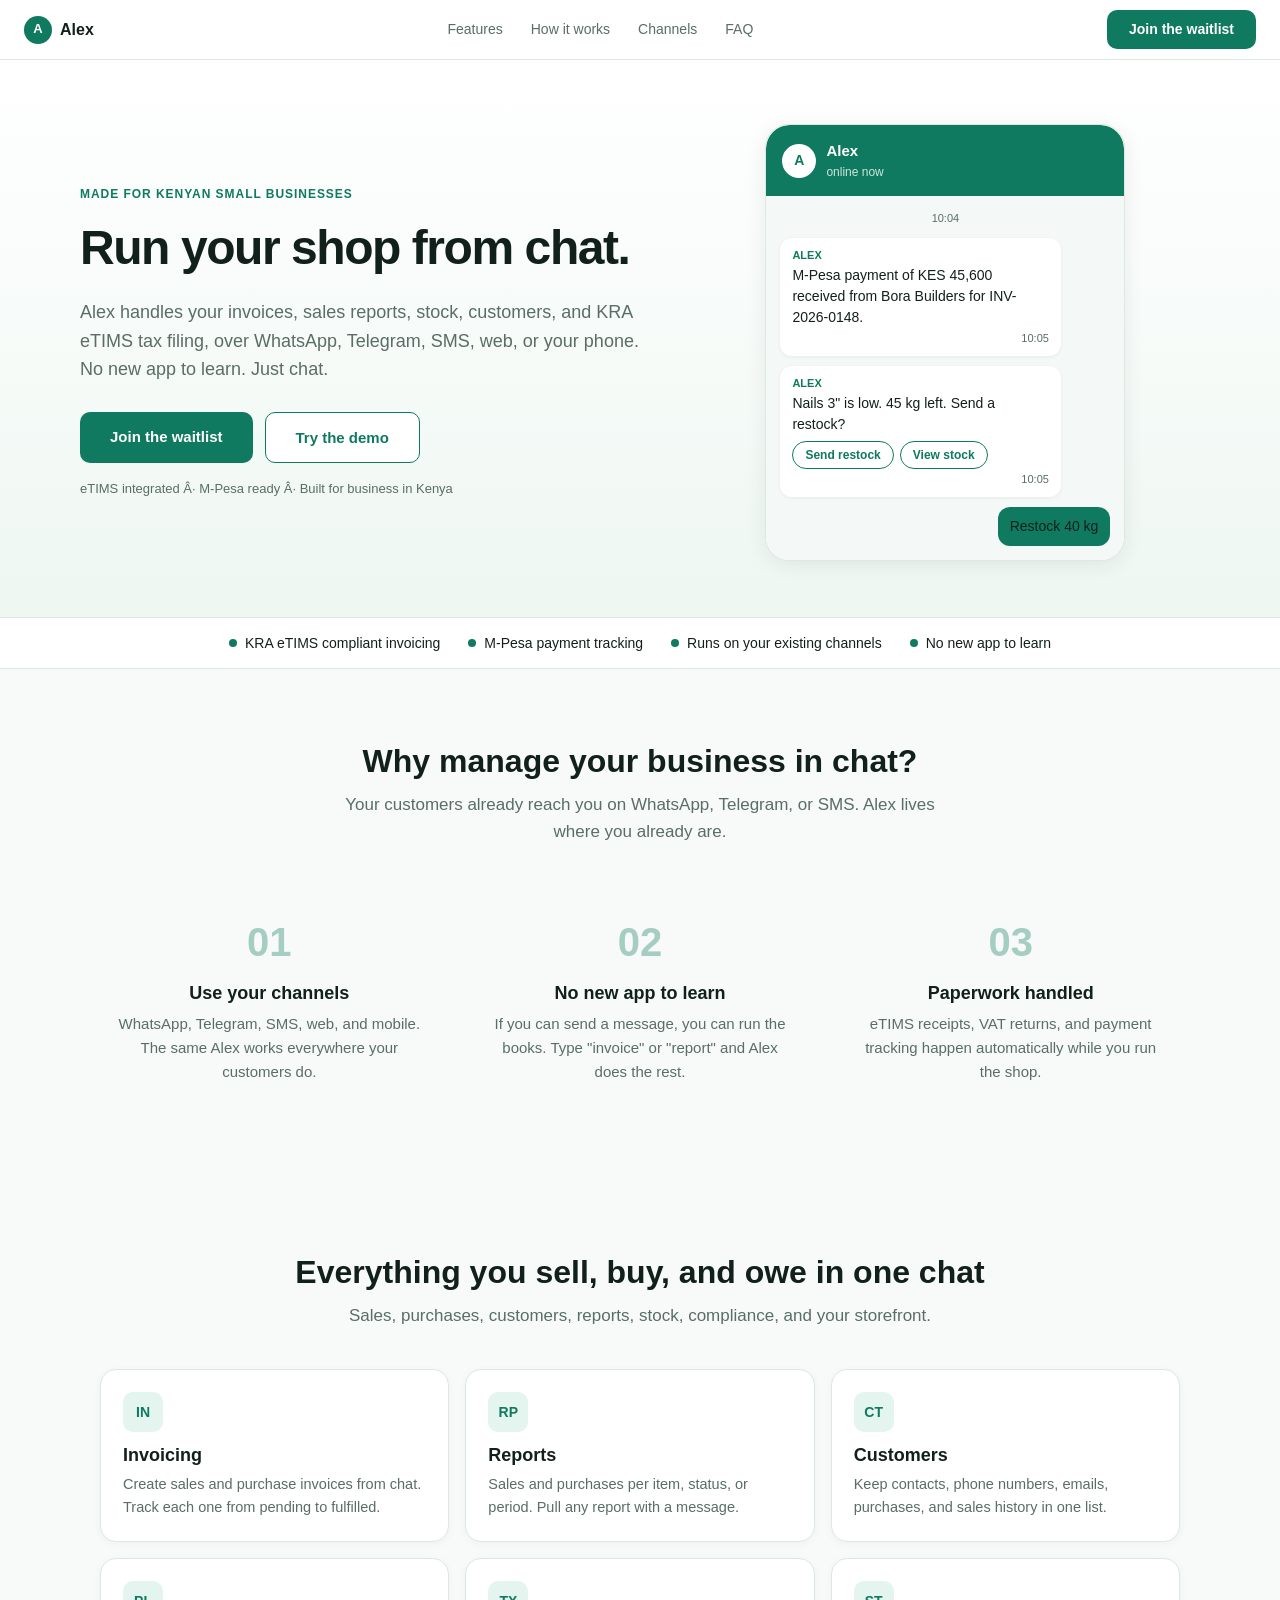
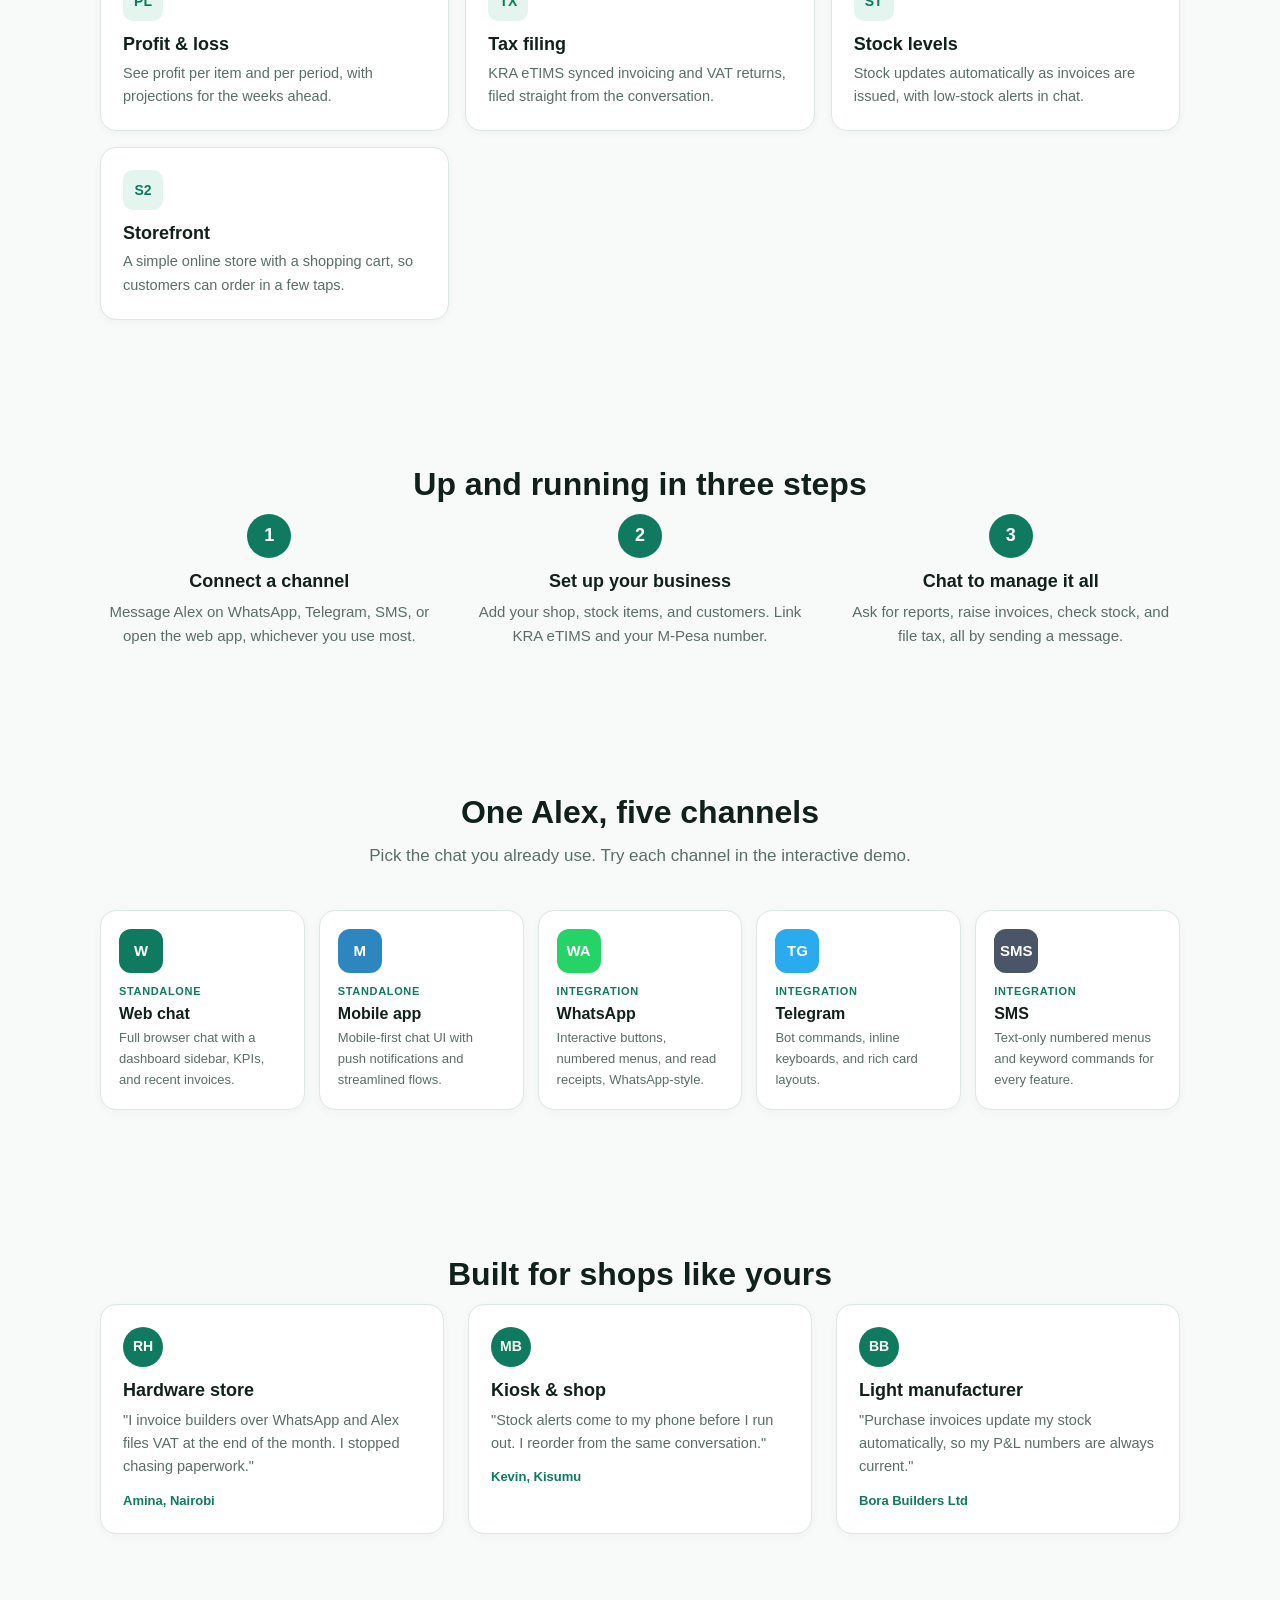
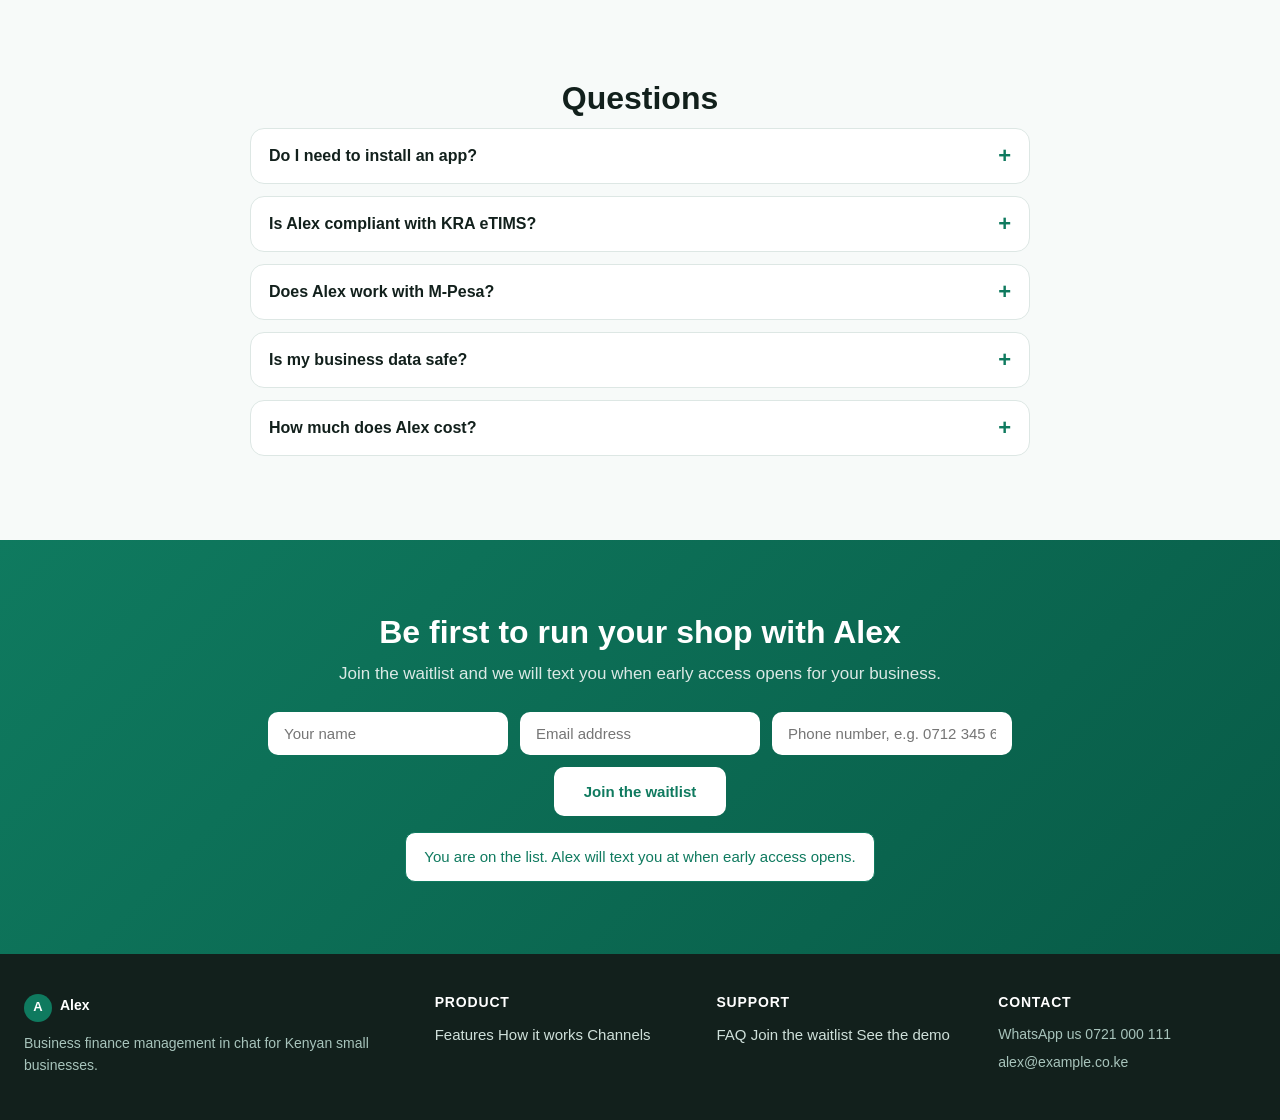
==== commit 9e81c1aa: "Add email field and wire waitlist form to Web3Forms" ====
--- a/index.html
+++ b/index.html
@@ -1,4 +1,4 @@
-<!DOCTYPE html>
+﻿<!DOCTYPE html>
 <html lang="en">
 <head>
   <meta charset="utf-8" />
@@ -38,7 +38,7 @@
           <a href="#join" class="btn btn-primary btn-lg js-waitlist">Join the waitlist</a>
           <a href="mockups/index.html" class="btn btn-ghost btn-lg">Try the demo</a>
         </div>
-        <div class="hero-note">eTIMS integrated · M-Pesa ready · Built for business in Kenya</div>
+        <div class="hero-note">eTIMS integrated Â· M-Pesa ready Â· Built for business in Kenya</div>
       </div>
 
       <div class="hero-chat" aria-label="Example conversation with Alex">
@@ -277,6 +277,7 @@
       <p>Join the waitlist and we will text you when early access opens for your business.</p>
       <form class="waitlist-form" id="waitlistForm" novalidate>
         <input type="text" id="wlName" name="name" placeholder="Your name" autocomplete="name" required />
+        <input type="email" id="wlEmail" name="email" placeholder="Email address" autocomplete="email" required />
         <input type="tel" id="wlPhone" name="phone" placeholder="Phone number, e.g. 0712 345 678" autocomplete="tel" required />
         <button type="submit" class="btn btn-primary btn-lg">Join the waitlist</button>
       </form>
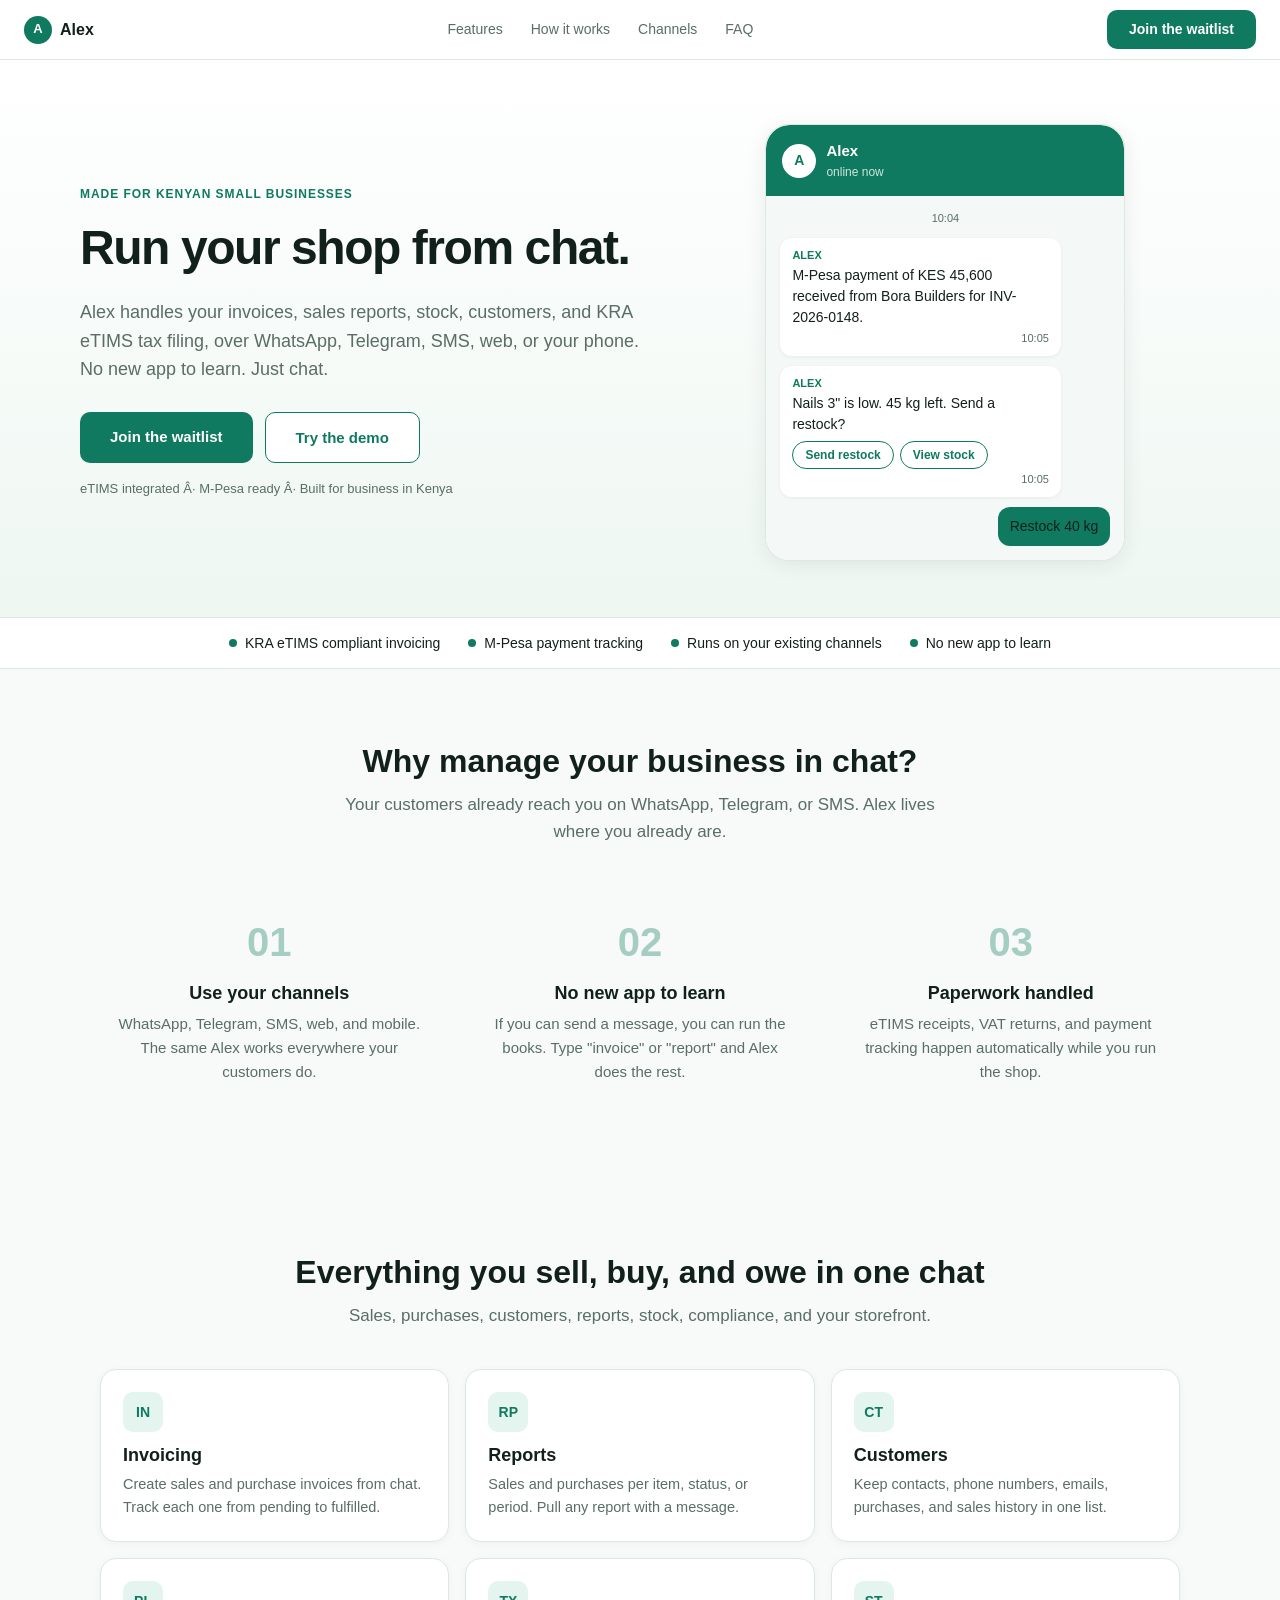
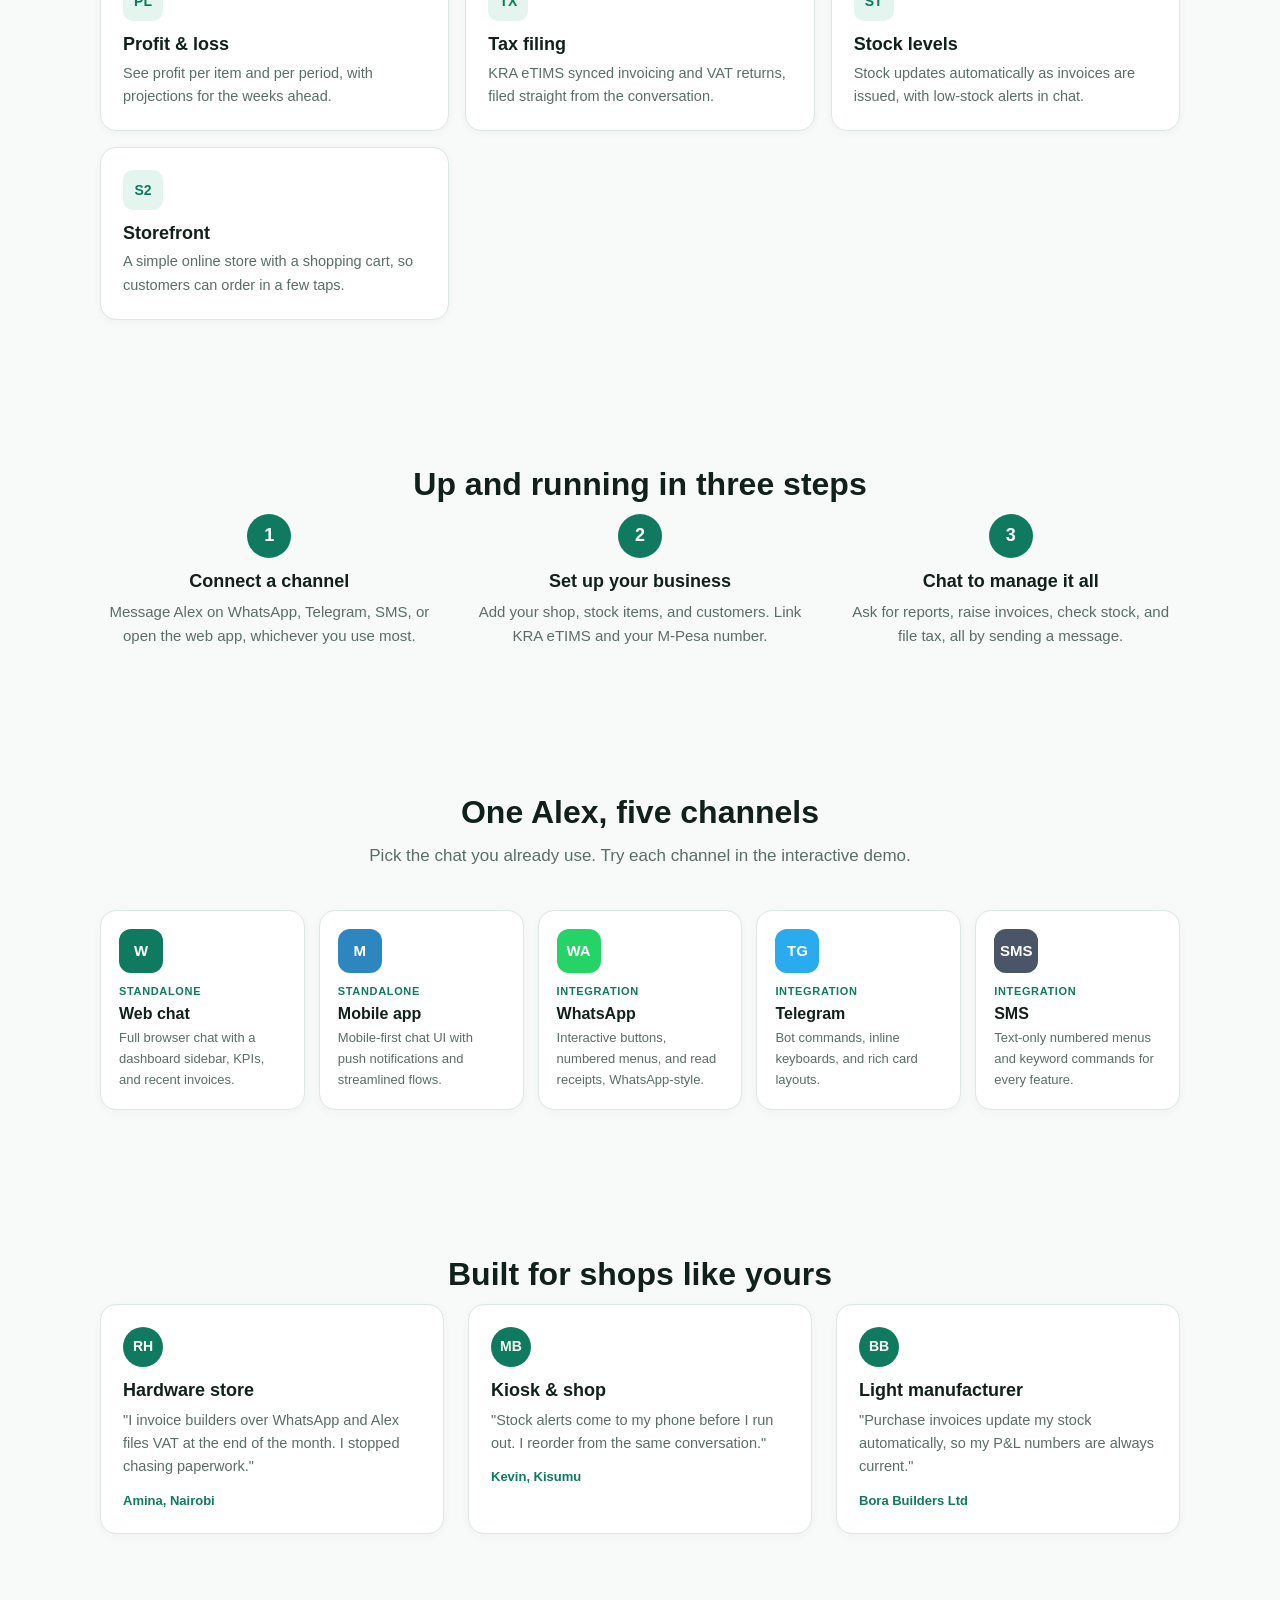
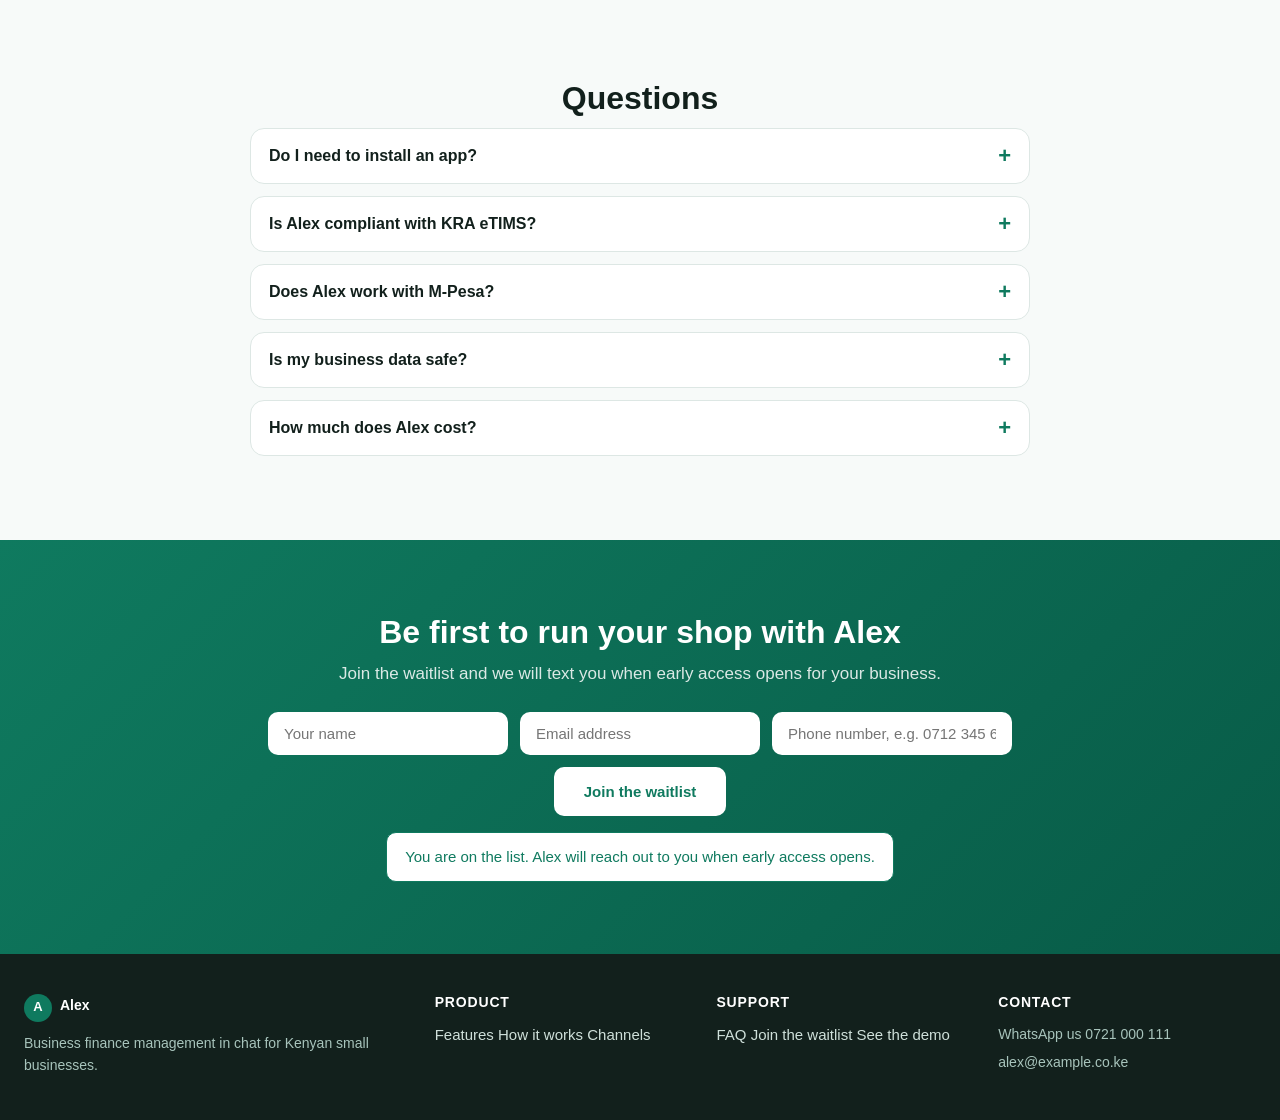
==== commit d76a08c1: "Update waitlist success message and drop phone display" ====
--- a/index.html
+++ b/index.html
@@ -282,7 +282,7 @@
         <button type="submit" class="btn btn-primary btn-lg">Join the waitlist</button>
       </form>
       <div class="waitlist-success" id="successBox" hidden>
-        You are on the list. Alex will text you at <span id="successPhone"></span> when early access opens.
+        You are on the list. Alex will reach out to you when early access opens.
       </div>
     </div>
   </section>
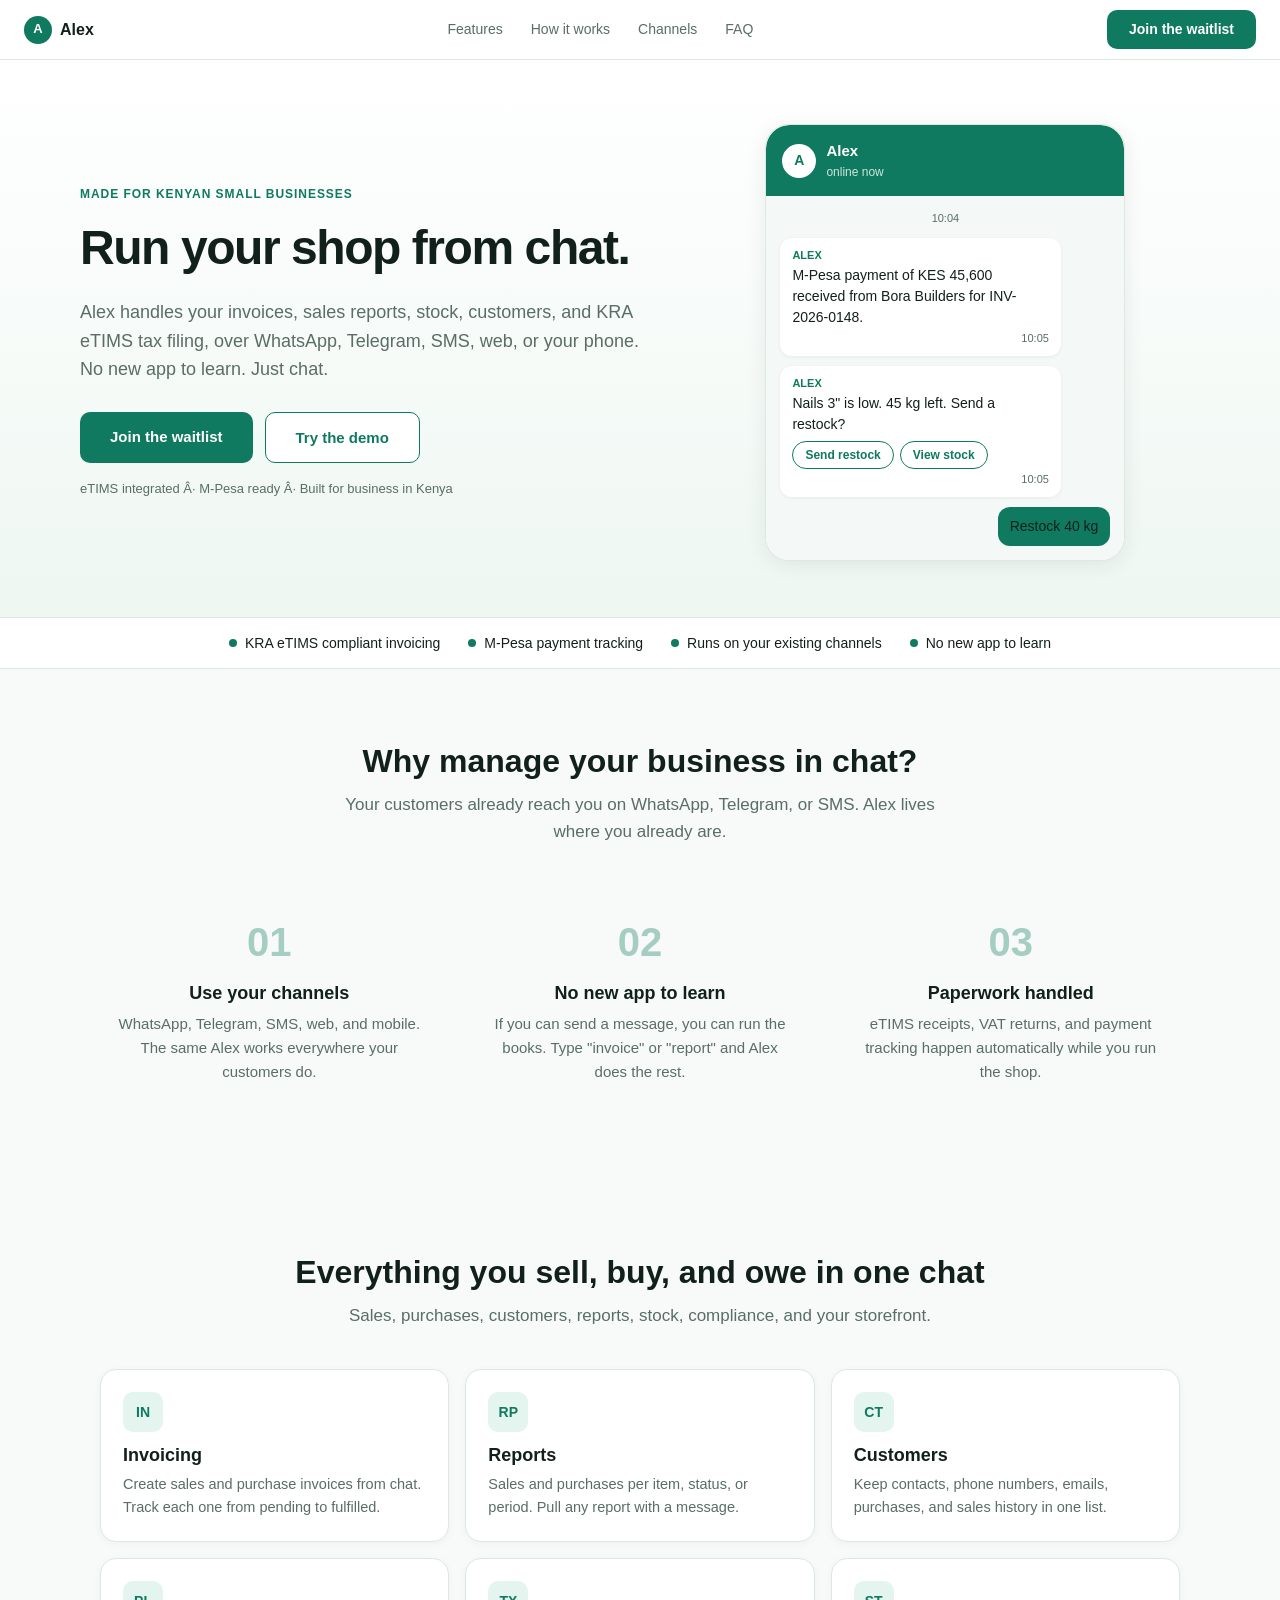
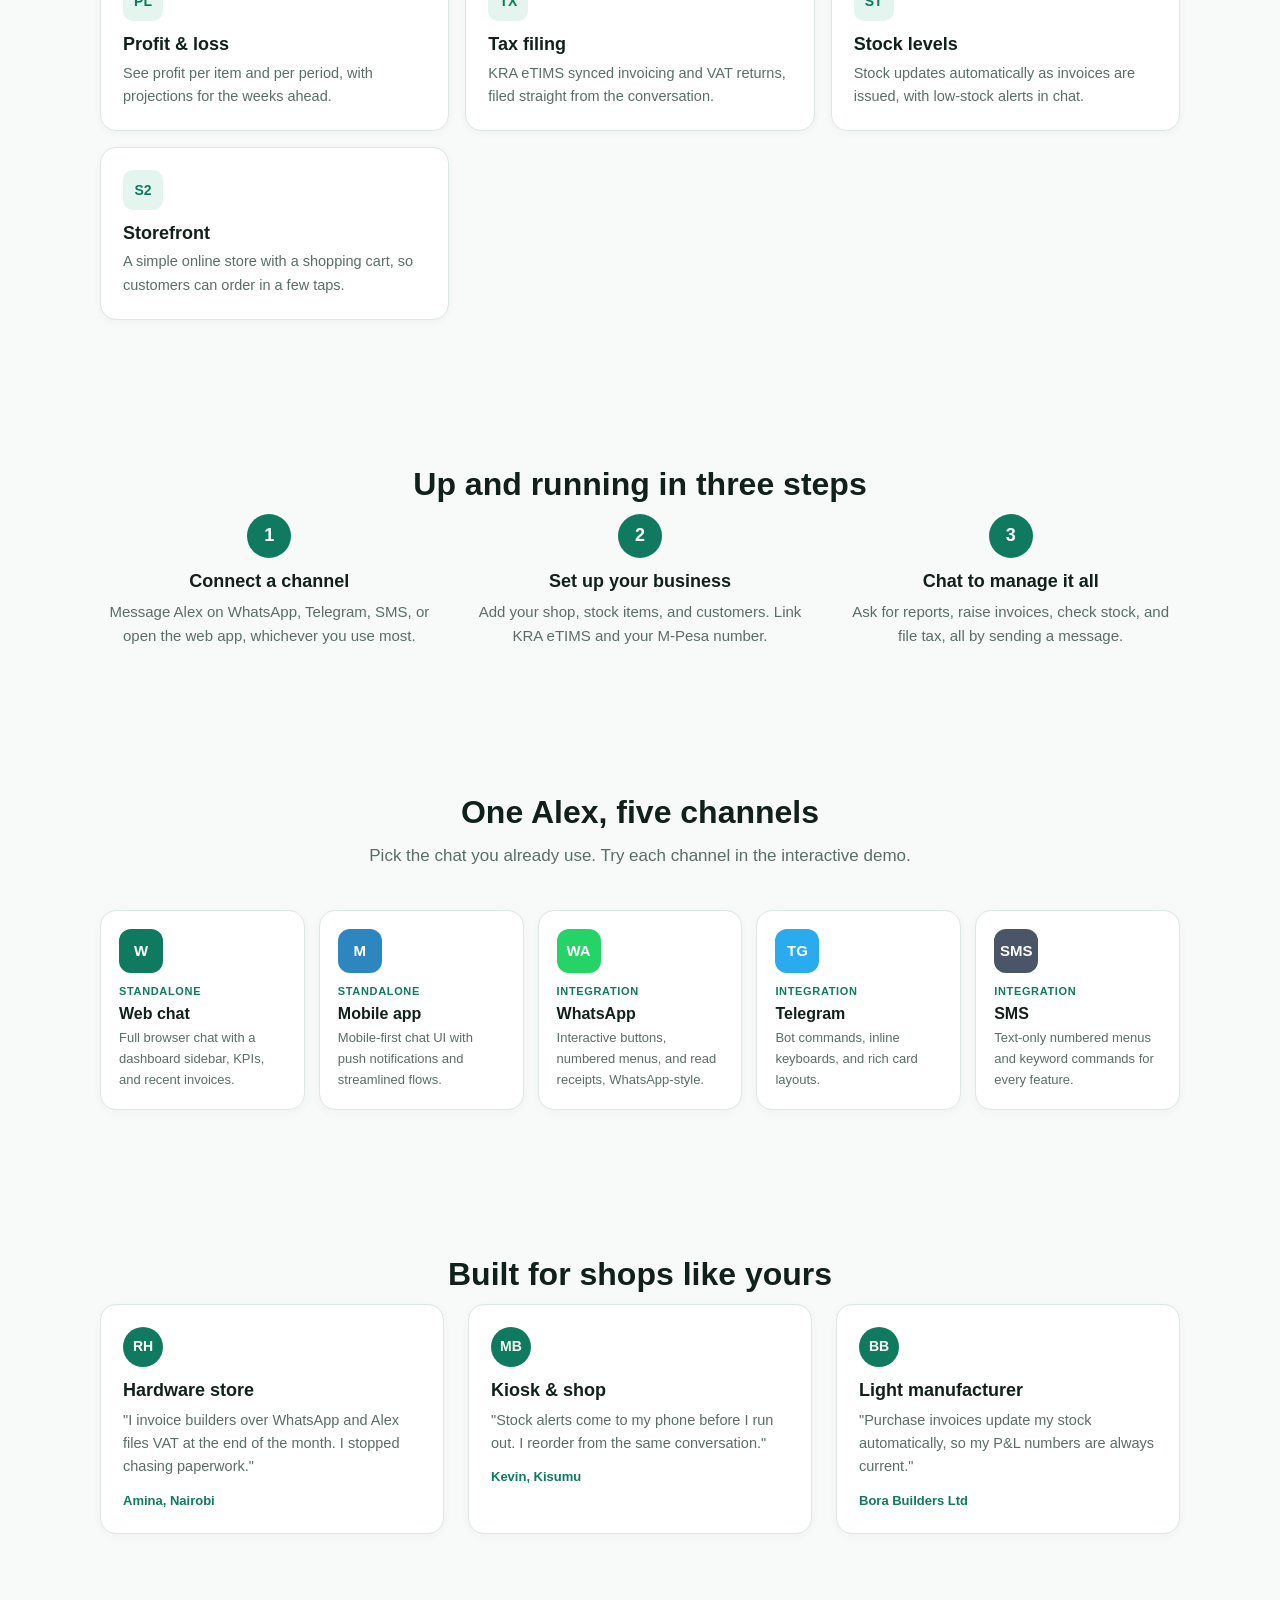
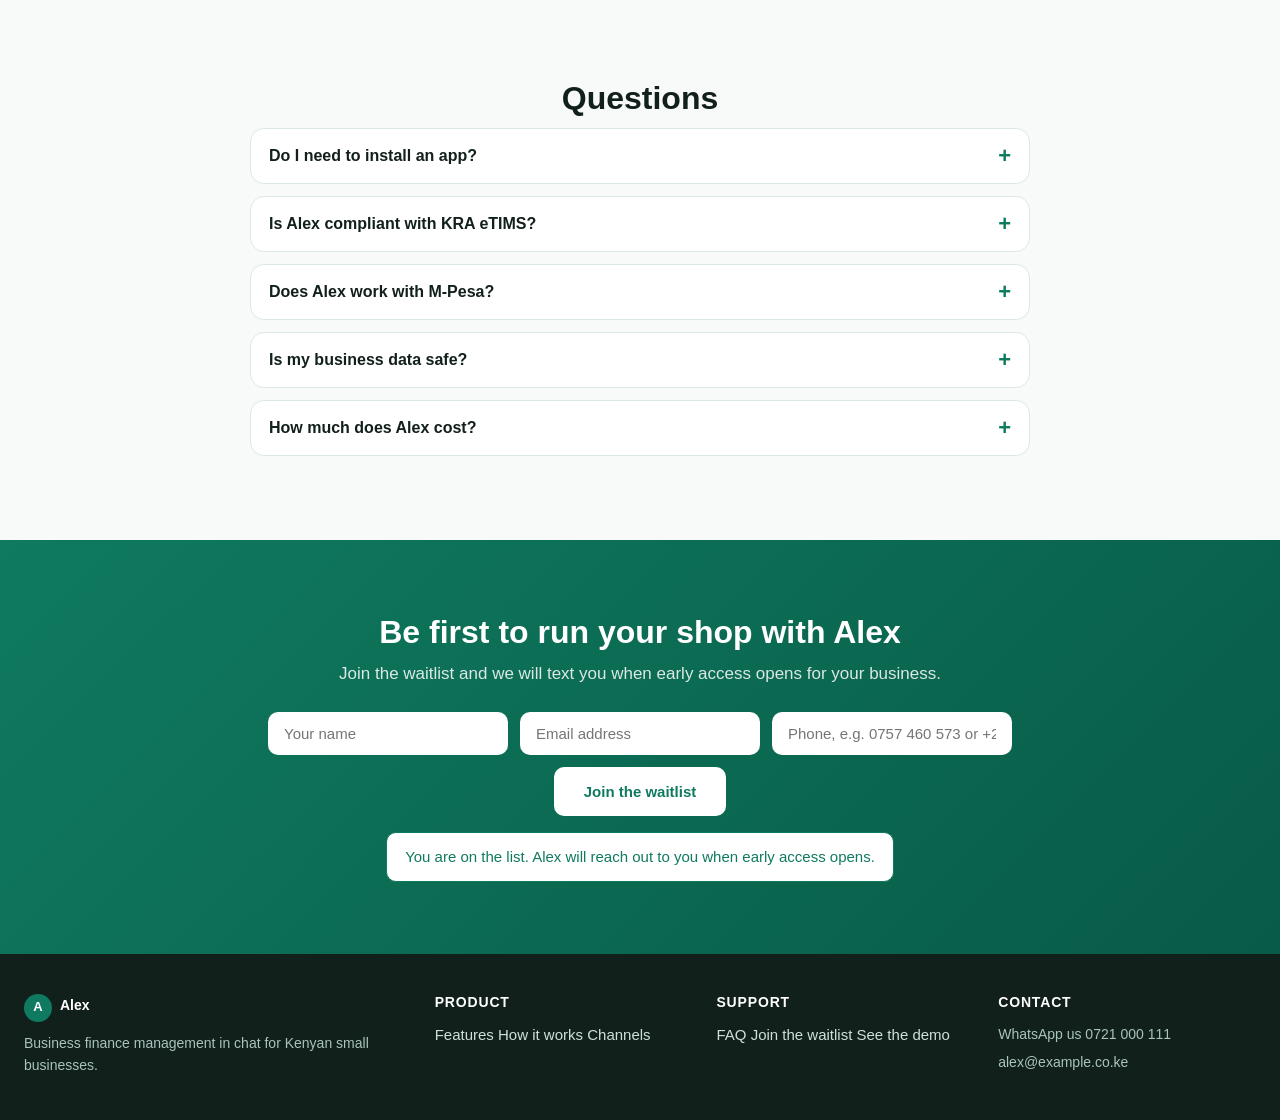
==== commit 38ee496e: "Accept +254 phone format, update phone placeholder and error copy" ====
--- a/index.html
+++ b/index.html
@@ -278,7 +278,7 @@
       <form class="waitlist-form" id="waitlistForm" novalidate>
         <input type="text" id="wlName" name="name" placeholder="Your name" autocomplete="name" required />
         <input type="email" id="wlEmail" name="email" placeholder="Email address" autocomplete="email" required />
-        <input type="tel" id="wlPhone" name="phone" placeholder="Phone number, e.g. 0712 345 678" autocomplete="tel" required />
+        <input type="tel" id="wlPhone" name="phone" placeholder="Phone, e.g. 0757 460 573 or +254 757 460 573" autocomplete="tel" required />
         <button type="submit" class="btn btn-primary btn-lg">Join the waitlist</button>
       </form>
       <div class="waitlist-success" id="successBox" hidden>
